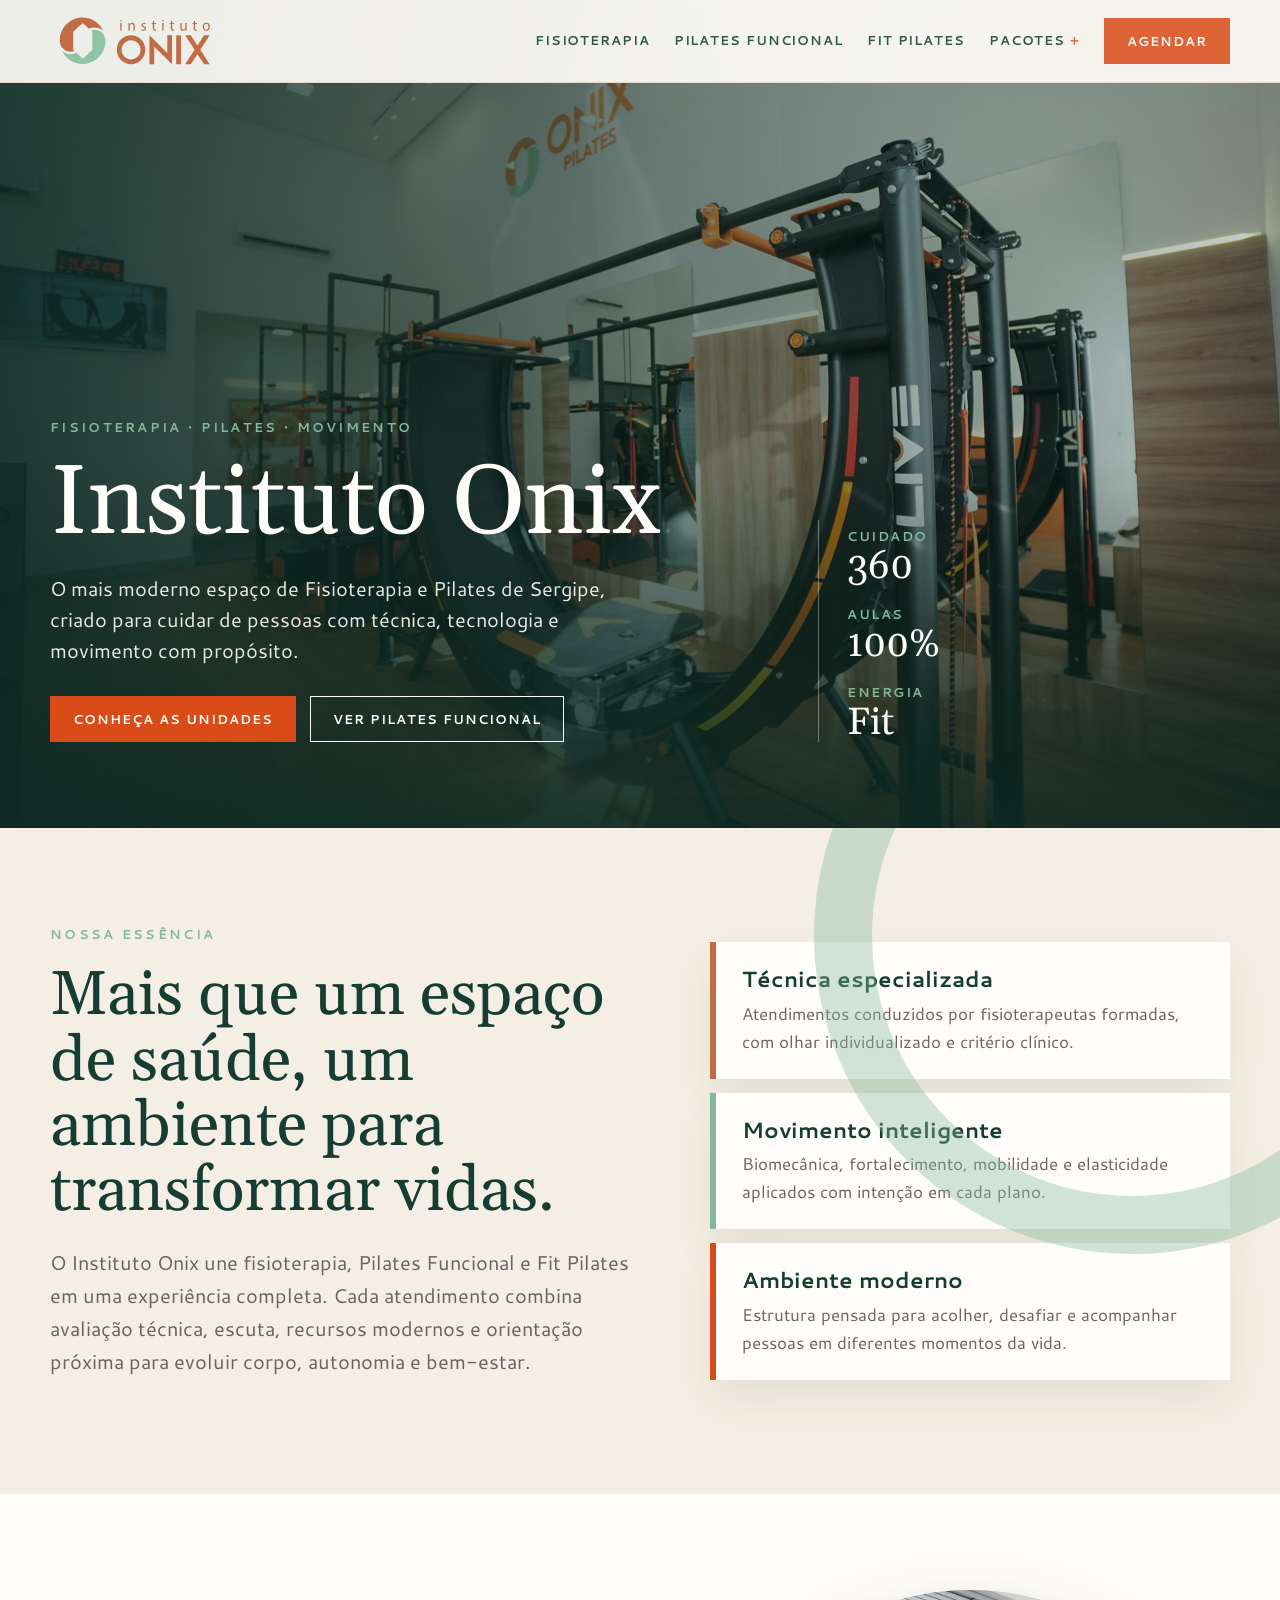
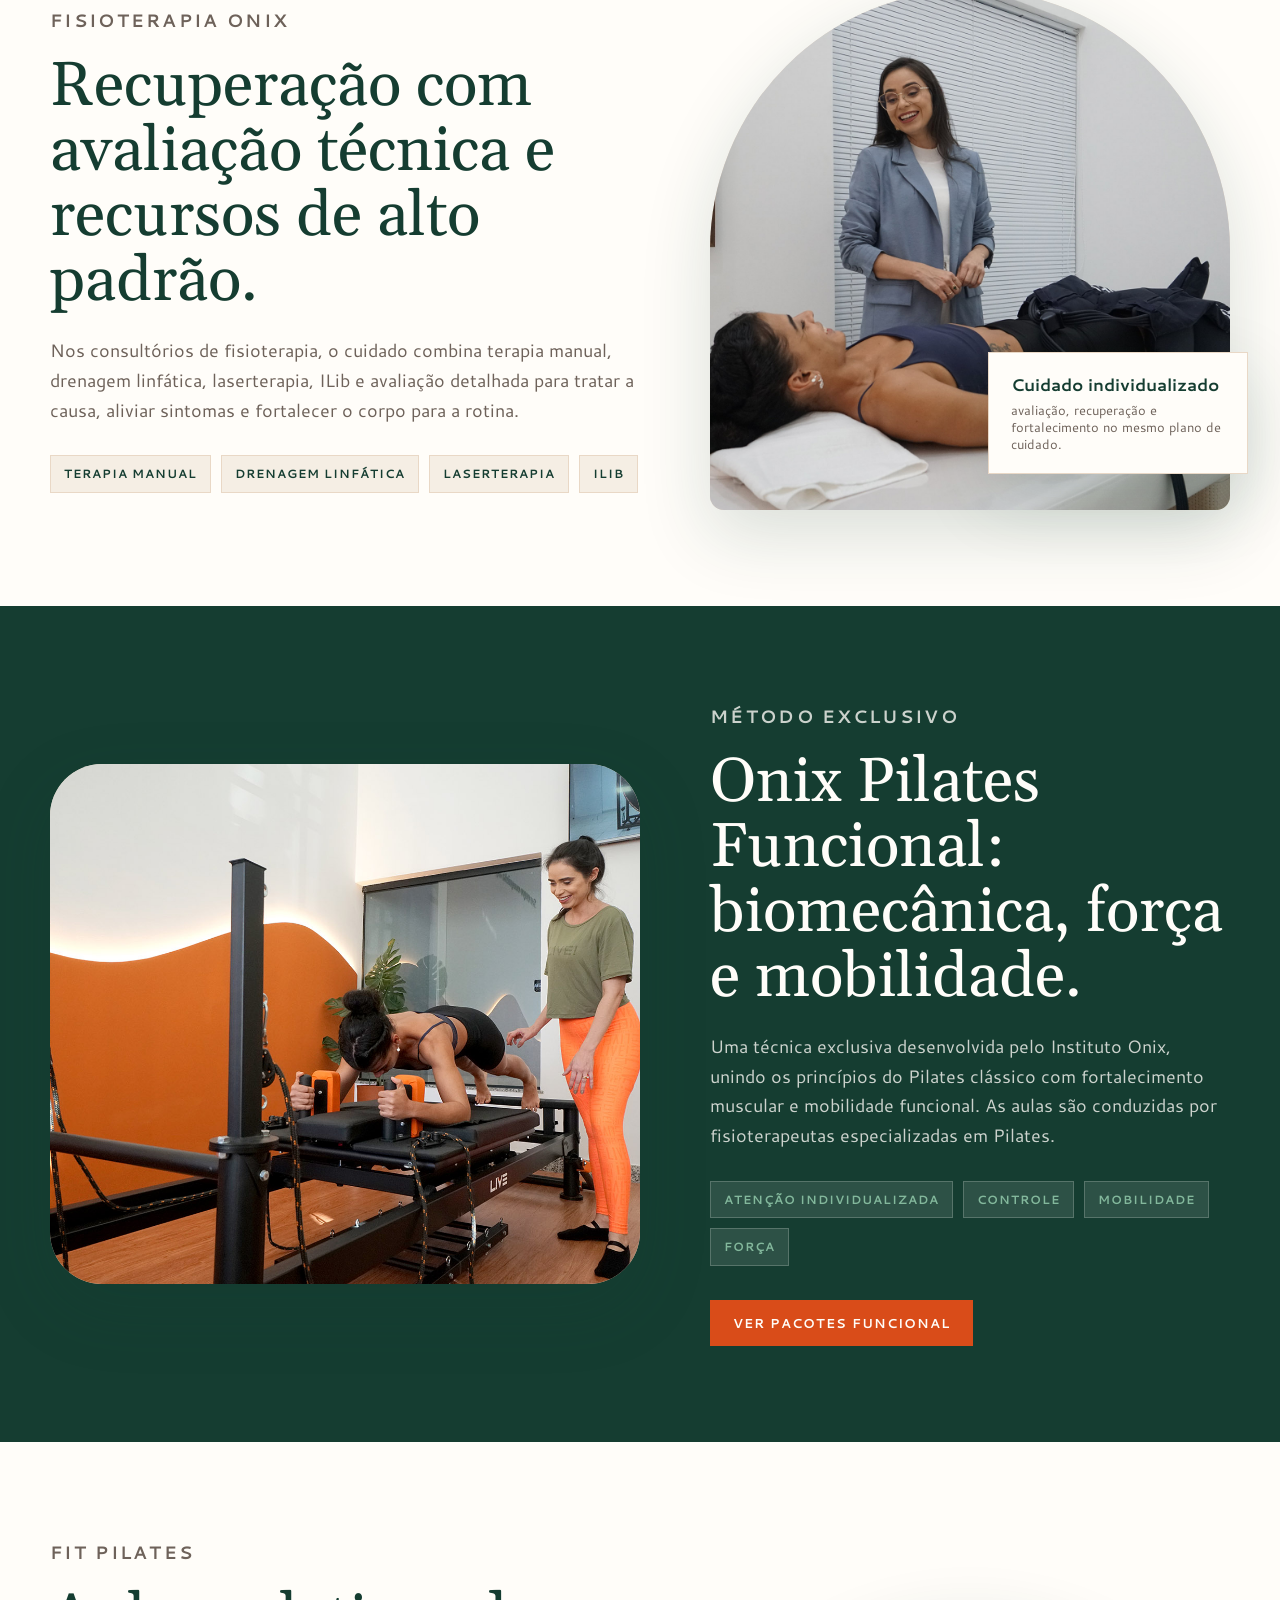
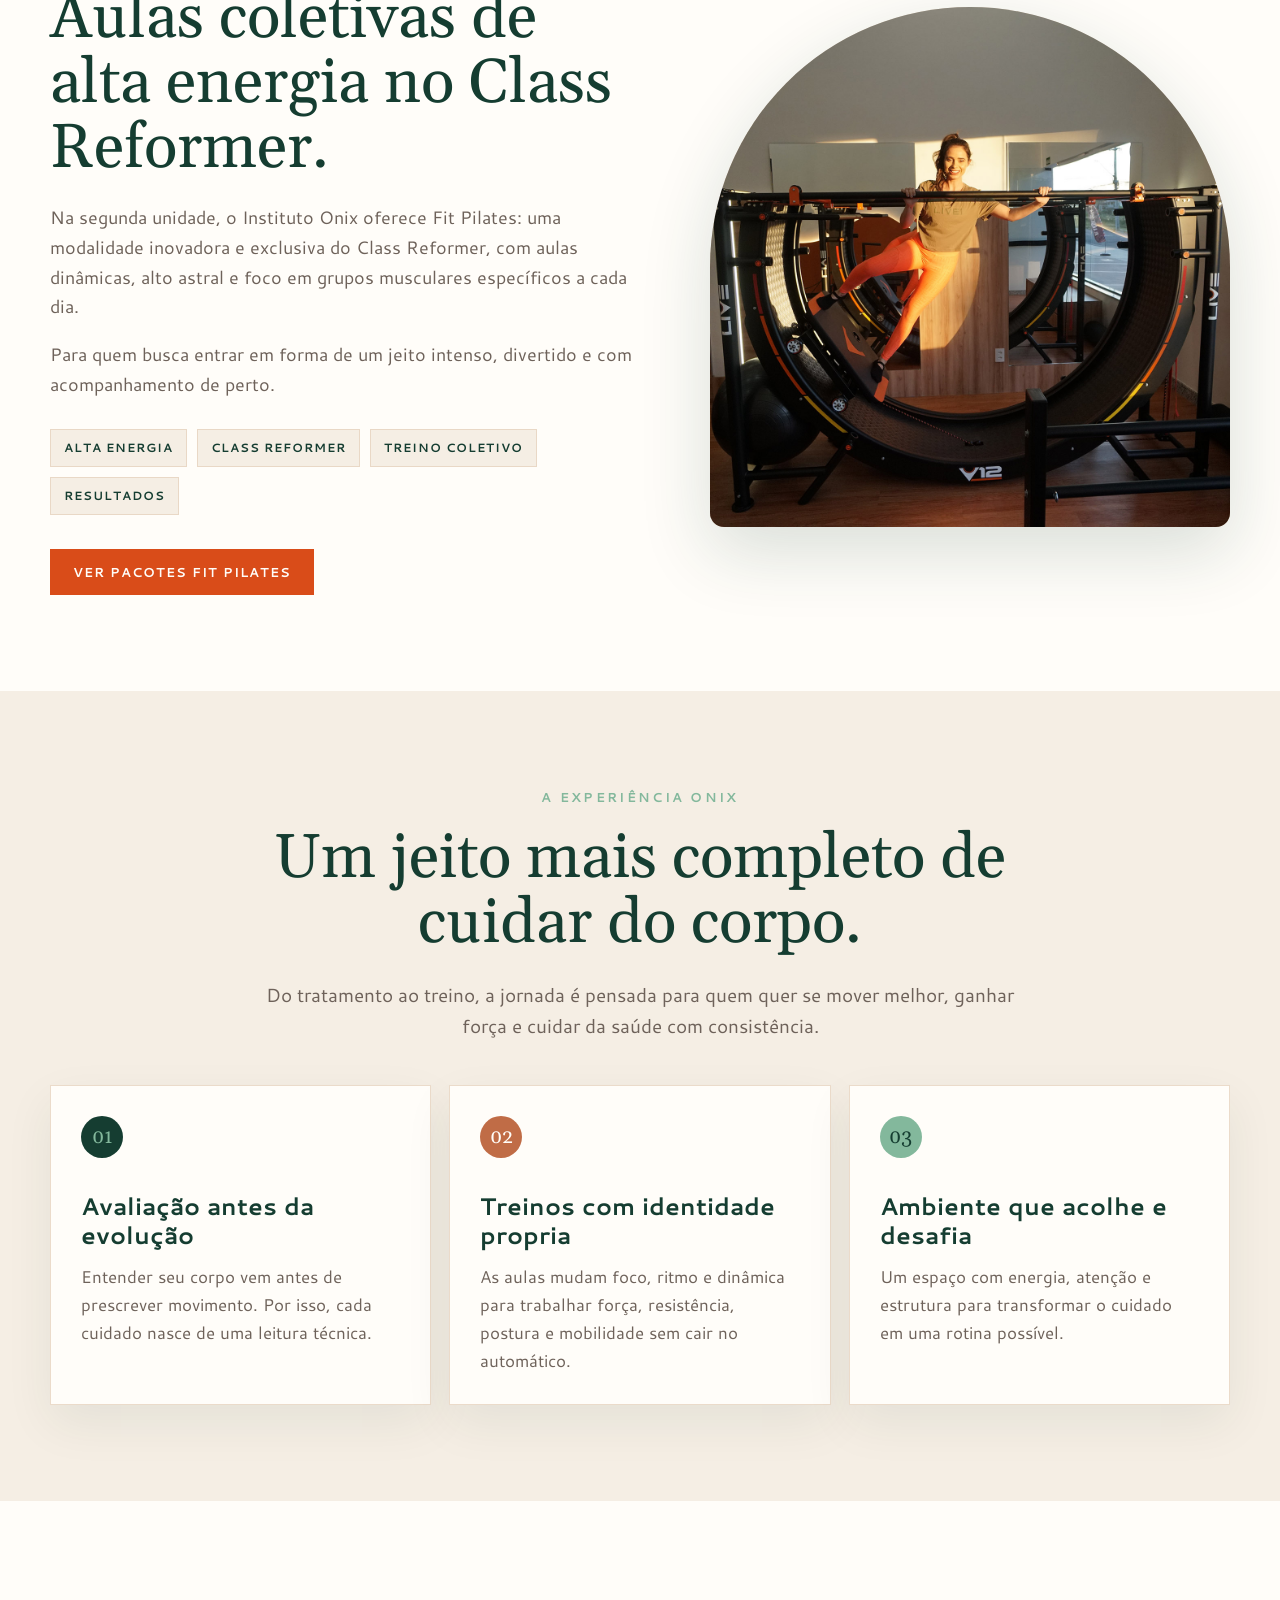
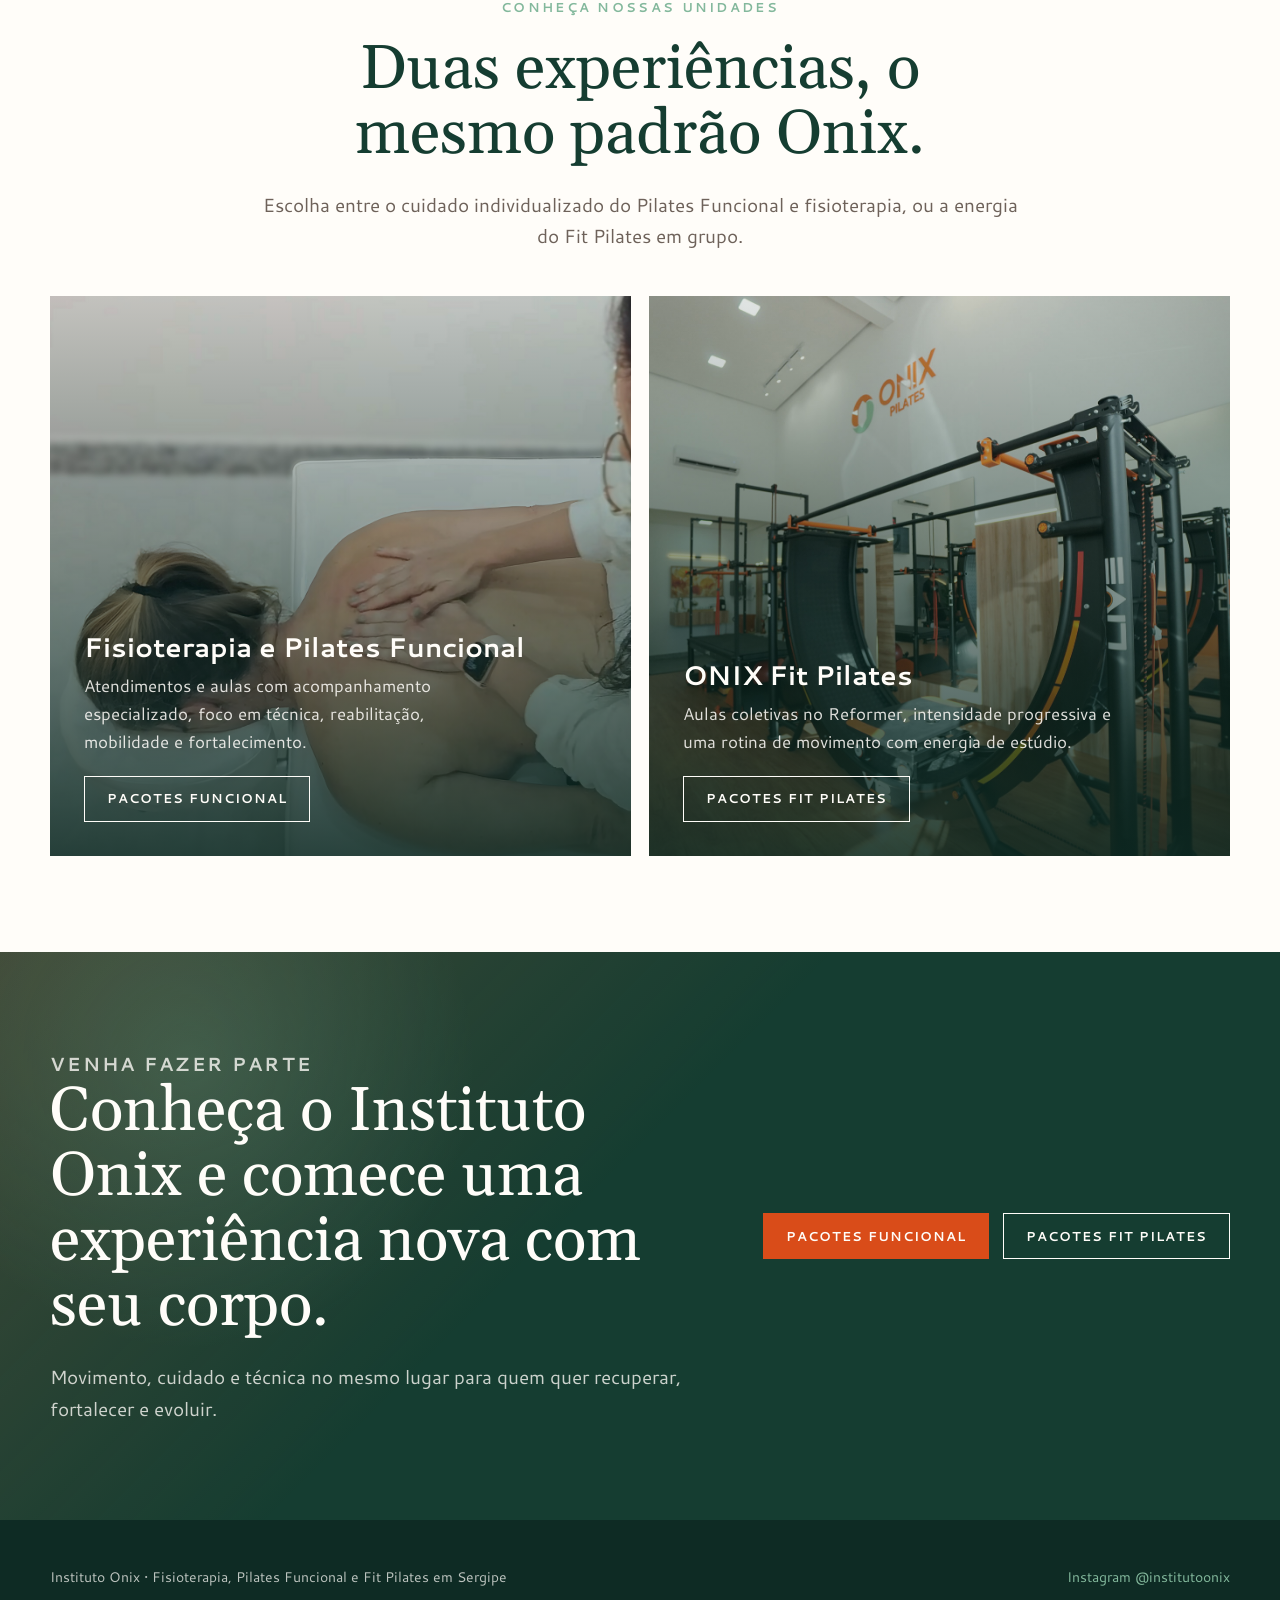
==== landingpage.html @ 08a81dcb "Adicionada imagens instituto e nova landingpage" ====
<!doctype html>
<html lang="pt-BR">
<head>
  <meta charset="utf-8">
  <meta name="viewport" content="width=device-width, initial-scale=1">
  <title>Instituto Onix | Fisioterapia, Pilates Funcional e Fit Pilates em Sergipe</title>
  <meta name="description" content="Conheça o Instituto Onix, espaço moderno de fisioterapia, Pilates Funcional e Fit Pilates em Sergipe, com atendimento especializado e movimento com propósito.">
  <meta name="robots" content="index, follow">
  <meta name="theme-color" content="#153d31">
  <meta property="og:locale" content="pt_BR">
  <meta property="og:type" content="website">
  <meta property="og:site_name" content="Instituto Onix">
  <meta property="og:title" content="Instituto Onix | Fisioterapia, Pilates Funcional e Fit Pilates">
  <meta property="og:description" content="Um ambiente pensado para cuidar de pessoas, promover movimento e transformar vidas.">
  <meta property="og:image" content="assets/frontpage/V12-bottom-up-shot.jpg">
  <meta name="twitter:card" content="summary_large_image">
  <meta name="twitter:title" content="Instituto Onix">
  <meta name="twitter:description" content="Fisioterapia, Pilates Funcional e Fit Pilates em Sergipe.">
  <meta name="twitter:image" content="assets/frontpage/V12-bottom-up-shot.jpg">
  <link rel="preconnect" href="https://fonts.googleapis.com">
  <link rel="preconnect" href="https://fonts.gstatic.com" crossorigin>
  <link href="https://fonts.googleapis.com/css2?family=Cantarell:wght@400;700&family=Gelasio:ital,wght@0,400;0,700;1,400&display=swap" rel="stylesheet">
  <style>
    :root {
      --forest: #153d31;
      --forest-deep: #0e2b24;
      --sage: #83b89c;
      --terracotta: #c06c46;
      --orange: #d94c19;
      --ink: #28231f;
      --cream: #f5eee4;
      --sand: #e9d8c6;
      --white: #fffdf9;
      --muted: #6e625a;
      --line: rgba(40, 35, 31, .14);
      --shadow: 0 24px 70px rgba(21, 61, 49, .16);
      --serif: "Gelasio", Georgia, "Times New Roman", serif;
      --sans: "Cantarell", Arial, Helvetica, sans-serif;
    }

    * {
      box-sizing: border-box;
    }

    html {
      scroll-behavior: smooth;
    }

    body {
      margin: 0;
      background: var(--white);
      color: var(--ink);
      font-family: var(--sans);
      font-size: 17px;
      line-height: 1.65;
    }

    body::selection {
      background: var(--sage);
      color: var(--forest);
    }

    a {
      color: inherit;
      text-decoration: none;
    }

    img {
      display: block;
      max-width: 100%;
    }

    .site-header {
      position: fixed;
      top: 0;
      left: 0;
      right: 0;
      z-index: 20;
      background: rgba(255, 253, 249, .92);
      border-bottom: 1px solid rgba(233, 216, 198, .85);
      backdrop-filter: blur(18px);
    }

    .nav-shell {
      width: min(1180px, calc(100% - 36px));
      min-height: 82px;
      margin: 0 auto;
      display: flex;
      align-items: center;
      justify-content: space-between;
      gap: 22px;
    }

    .brand {
      display: inline-flex;
      align-items: center;
      min-width: max-content;
    }

    .brand-logo {
      display: block;
      width: 168px;
      height: auto;
    }

    .nav-links {
      display: flex;
      align-items: center;
      justify-content: flex-end;
      gap: 24px;
      color: var(--forest);
      font-size: 13px;
      font-weight: 700;
      letter-spacing: .9px;
      text-transform: uppercase;
    }

    .nav-links > a,
    .packages-menu summary {
      opacity: .86;
      transition: color .2s ease, opacity .2s ease;
    }

    .nav-links > a:hover,
    .packages-menu summary:hover {
      color: var(--orange);
      opacity: 1;
    }

    .packages-menu {
      position: relative;
    }

    .packages-menu summary {
      cursor: pointer;
      list-style: none;
    }

    .packages-menu summary::-webkit-details-marker {
      display: none;
    }

    .packages-menu summary::after {
      content: " +";
      color: var(--orange);
    }

    .packages-menu[open] summary::after {
      content: " -";
    }

    .packages-dropdown {
      position: absolute;
      top: calc(100% + 18px);
      right: 0;
      width: 260px;
      padding: 10px;
      background: var(--white);
      border: 1px solid var(--sand);
      box-shadow: var(--shadow);
    }

    .packages-dropdown a {
      display: block;
      padding: 12px 14px;
      border-radius: 6px;
      color: var(--forest);
    }

    .packages-dropdown a:hover {
      background: var(--cream);
      color: var(--orange);
    }

    .header-cta,
    .btn {
      display: inline-flex;
      align-items: center;
      justify-content: center;
      min-height: 46px;
      padding: 0 22px;
      border: 1px solid transparent;
      border-radius: 0;
      font-size: 13px;
      font-weight: 700;
      letter-spacing: 1px;
      line-height: 1.1;
      text-transform: uppercase;
      transition: background .2s ease, border-color .2s ease, color .2s ease, transform .2s ease;
    }

    .header-cta,
    .btn-solid {
      background: var(--orange);
      color: var(--white);
    }

    .header-cta:hover,
    .btn-solid:hover {
      background: var(--terracotta);
      transform: translateY(-1px);
    }

    .btn-outline {
      border-color: currentColor;
      color: var(--white);
    }

    .btn-outline:hover {
      background: var(--white);
      color: var(--forest);
    }

    .section {
      position: relative;
      padding: 96px 0;
      scroll-margin-top: 112px;
    }

    .wrap {
      width: min(1180px, calc(100% - 36px));
      margin: 0 auto;
    }

    .hero {
      position: relative;
      min-height: 92vh;
      display: flex;
      align-items: flex-end;
      isolation: isolate;
      overflow: hidden;
      color: var(--white);
      background: var(--forest);
    }

    .hero::before {
      content: "";
      position: absolute;
      inset: 0;
      z-index: -2;
      background: url("assets/frontpage/V12-bottom-up-shot.jpg") center / cover no-repeat;
    }

    .hero::after {
      content: "";
      position: absolute;
      inset: 0;
      z-index: -1;
      background:
        linear-gradient(90deg, rgba(14, 43, 36, .88) 0%, rgba(14, 43, 36, .58) 42%, rgba(14, 43, 36, .16) 100%),
        linear-gradient(0deg, rgba(14, 43, 36, .88) 0%, rgba(14, 43, 36, .08) 45%);
    }

    .hero-content {
      width: min(1180px, calc(100% - 36px));
      margin: 0 auto;
      padding: 150px 0 86px;
      display: grid;
      grid-template-columns: minmax(0, 720px) minmax(220px, 1fr);
      gap: 48px;
      align-items: end;
    }

    .eyebrow {
      margin: 0 0 18px;
      color: var(--sage);
      font-size: 13px;
      font-weight: 700;
      letter-spacing: 2.3px;
      text-transform: uppercase;
    }

    h1,
    h2,
    h3,
    p {
      margin-top: 0;
    }

    h1,
    h2 {
      font-family: var(--serif);
      font-weight: 400;
      letter-spacing: 0;
    }

    h1 {
      max-width: 680px;
      margin-bottom: 22px;
      font-size: clamp(54px, 8vw, 98px);
      line-height: .96;
    }

    h2 {
      margin-bottom: 22px;
      color: var(--forest);
      font-size: clamp(38px, 5vw, 62px);
      line-height: 1.05;
    }

    h1 em,
    h2 em {
      color: var(--sage);
      font-style: italic;
    }

    .hero-copy p:not(.eyebrow) {
      max-width: 610px;
      margin-bottom: 30px;
      color: rgba(255, 253, 249, .9);
      font-size: 20px;
      line-height: 1.55;
    }

    .button-row {
      display: flex;
      flex-wrap: wrap;
      gap: 14px;
    }

    .hero-stats {
      display: grid;
      gap: 12px;
      padding-left: 28px;
      border-left: 1px solid rgba(255, 253, 249, .35);
    }

    .hero-stats span {
      color: var(--sage);
      font-size: 13px;
      font-weight: 700;
      letter-spacing: 1.5px;
      text-transform: uppercase;
    }

    .hero-stats strong {
      display: block;
      font-family: var(--serif);
      font-size: 38px;
      font-weight: 400;
      line-height: 1;
    }

    .intro {
      background: var(--cream);
      overflow: hidden;
    }

    .intro::before {
      content: "";
      position: absolute;
      width: min(44vw, 520px);
      height: min(44vw, 520px);
      right: -170px;
      top: -210px;
      border: 58px solid rgba(131, 184, 156, .38);
      border-radius: 50%;
    }

    .intro-grid,
    .split-grid {
      display: grid;
      grid-template-columns: minmax(0, 1fr) minmax(320px, 520px);
      gap: 70px;
      align-items: center;
    }

    .lead {
      max-width: 670px;
      color: var(--muted);
      font-size: 20px;
    }

    .pillars {
      display: grid;
      gap: 14px;
    }

    .pillar {
      padding: 24px 26px;
      background: var(--white);
      border-left: 6px solid var(--terracotta);
      box-shadow: 0 18px 44px rgba(21, 61, 49, .08);
    }

    .pillar:nth-child(2) {
      border-left-color: var(--sage);
    }

    .pillar:nth-child(3) {
      border-left-color: var(--orange);
    }

    .pillar h3 {
      margin-bottom: 6px;
      color: var(--forest);
      font-size: 22px;
      line-height: 1.2;
    }

    .pillar p {
      margin-bottom: 0;
      color: var(--muted);
    }

    .media-block {
      position: relative;
    }

    .photo-frame {
      overflow: hidden;
      background: var(--sand);
      box-shadow: var(--shadow);
    }

    .photo-frame img {
      width: 100%;
      height: 100%;
      min-height: 520px;
      object-fit: cover;
    }

    .photo-frame.arch {
      border-radius: 260px 260px 14px 14px;
    }

    .photo-frame.soft {
      border-radius: 52px;
    }

    .floating-label {
      position: absolute;
      right: -18px;
      bottom: 36px;
      width: min(260px, 78%);
      padding: 20px 22px;
      background: var(--white);
      border: 1px solid var(--sand);
      color: var(--forest);
      box-shadow: var(--shadow);
      font-weight: 700;
      line-height: 1.3;
    }

    .floating-label small {
      display: block;
      margin-top: 7px;
      color: var(--muted);
      font-size: 13px;
      font-weight: 400;
    }

    .service-section {
      overflow: hidden;
      background: var(--white);
    }

    .service-section.green-band {
      background: var(--forest);
      color: var(--white);
    }

    .service-section.green-band h2,
    .service-section.green-band h3 {
      color: var(--white);
    }

    .service-section.green-band p {
      color: rgba(255, 253, 249, .78);
    }

    .copy-block p {
      color: var(--muted);
      font-size: 18px;
    }

    .green-band .copy-block p {
      color: rgba(255, 253, 249, .78);
    }

    .tag-row {
      display: flex;
      flex-wrap: wrap;
      gap: 10px;
      margin-top: 30px;
    }

    .section-actions {
      margin-top: 34px;
    }

    .tag-row span {
      padding: 8px 13px;
      background: var(--cream);
      border: 1px solid var(--sand);
      color: var(--forest);
      font-size: 12px;
      font-weight: 700;
      letter-spacing: 1px;
      text-transform: uppercase;
    }

    .green-band .tag-row span {
      background: rgba(255, 253, 249, .1);
      border-color: rgba(255, 253, 249, .2);
      color: var(--sage);
    }

    .cards-section {
      background: var(--cream);
    }

    .section-heading {
      max-width: 760px;
      margin: 0 auto 44px;
      text-align: center;
    }

    .section-heading p:not(.eyebrow) {
      color: var(--muted);
      font-size: 19px;
    }

    .cards-grid {
      display: grid;
      grid-template-columns: repeat(3, minmax(0, 1fr));
      gap: 18px;
    }

    .care-card {
      min-height: 320px;
      display: flex;
      flex-direction: column;
      justify-content: space-between;
      padding: 30px;
      background: var(--white);
      border: 1px solid rgba(233, 216, 198, .9);
      box-shadow: 0 18px 46px rgba(21, 61, 49, .07);
    }

    .care-card span {
      width: 42px;
      height: 42px;
      display: inline-flex;
      align-items: center;
      justify-content: center;
      margin-bottom: 34px;
      border-radius: 50%;
      background: var(--forest);
      color: var(--sage);
      font-family: var(--serif);
      font-size: 20px;
    }

    .care-card:nth-child(2) span {
      background: var(--terracotta);
      color: var(--white);
    }

    .care-card:nth-child(3) span {
      background: var(--sage);
      color: var(--forest);
    }

    .care-card h3 {
      margin-bottom: 12px;
      color: var(--forest);
      font-size: 24px;
      line-height: 1.2;
    }

    .care-card p {
      margin-bottom: 0;
      color: var(--muted);
    }

    .units {
      background: var(--white);
    }

    .unit-grid {
      display: grid;
      grid-template-columns: repeat(2, minmax(0, 1fr));
      gap: 18px;
    }

    .unit-card {
      position: relative;
      min-height: 560px;
      display: flex;
      align-items: flex-end;
      overflow: hidden;
      isolation: isolate;
      padding: 34px;
      color: var(--white);
      background: var(--forest);
    }

    .unit-card img {
      position: absolute;
      inset: 0;
      z-index: -2;
      width: 100%;
      height: 100%;
      object-fit: cover;
    }

    .unit-card::after {
      content: "";
      position: absolute;
      inset: 0;
      z-index: -1;
      background: linear-gradient(0deg, rgba(14, 43, 36, .88), rgba(14, 43, 36, .12));
    }

    .unit-card h3 {
      margin-bottom: 8px;
      font-size: 27px;
      line-height: 1.2;
    }

    .unit-card p {
      max-width: 430px;
      margin-bottom: 20px;
      color: rgba(255, 253, 249, .86);
    }

    .cta {
      background: var(--forest);
      color: var(--white);
      overflow: hidden;
    }

    .cta::before {
      content: "";
      position: absolute;
      inset: 0;
      background:
        radial-gradient(circle at 15% 20%, rgba(131, 184, 156, .24), transparent 24%),
        linear-gradient(135deg, rgba(192, 108, 70, .28), transparent 46%);
      opacity: .9;
    }

    .cta .wrap {
      position: relative;
      display: grid;
      grid-template-columns: minmax(0, 1fr) auto;
      gap: 34px;
      align-items: center;
    }

    .cta h2 {
      max-width: 780px;
      color: var(--white);
    }

    .cta p {
      max-width: 680px;
      margin-bottom: 0;
      color: rgba(255, 253, 249, .78);
      font-size: 19px;
    }

    .footer {
      padding: 46px 0;
      background: var(--forest-deep);
      color: rgba(255, 253, 249, .72);
      font-size: 14px;
    }

    .footer .wrap {
      display: flex;
      align-items: center;
      justify-content: space-between;
      gap: 20px;
    }

    .footer a {
      color: var(--sage);
    }

    @media (max-width: 980px) {
      .nav-shell {
        min-height: auto;
        padding: 16px 0;
        align-items: flex-start;
      }

      .nav-links {
        flex-wrap: wrap;
        gap: 12px 18px;
      }

      .header-cta {
        display: none;
      }

      .hero-content,
      .intro-grid,
      .split-grid,
      .cards-grid,
      .unit-grid,
      .cta .wrap {
        grid-template-columns: 1fr;
      }

      .hero-content {
        padding-top: 136px;
      }

      .hero-stats {
        grid-template-columns: repeat(3, minmax(0, 1fr));
        padding-left: 0;
        padding-top: 24px;
        border-left: 0;
        border-top: 1px solid rgba(255, 253, 249, .35);
      }

      .split-grid .media-block:first-child {
        order: -1;
      }

      .photo-frame img {
        min-height: 420px;
      }

      .unit-card {
        min-height: 440px;
      }
    }

    @media (max-width: 700px) {
      body {
        font-size: 16px;
      }

      .nav-shell {
        width: min(100% - 28px, 1180px);
        display: grid;
      }

      .brand {
        font-size: 14px;
      }

      .nav-links {
        align-items: flex-start;
        justify-content: flex-start;
        font-size: 12px;
      }

      .packages-dropdown {
        left: 0;
        right: auto;
      }

      .hero {
        min-height: 88vh;
      }

      .hero-content,
      .wrap {
        width: min(100% - 28px, 1180px);
      }

      h1 {
        font-size: 50px;
      }

      h2 {
        font-size: 38px;
      }

      .hero-copy p:not(.eyebrow),
      .lead,
      .section-heading p:not(.eyebrow) {
        font-size: 17px;
      }

      .button-row,
      .hero-stats {
        display: grid;
        grid-template-columns: 1fr;
      }

      .section {
        padding: 72px 0;
      }

      .intro-grid,
      .split-grid {
        gap: 38px;
      }

      .photo-frame.arch,
      .photo-frame.soft {
        border-radius: 32px;
      }

      .photo-frame img {
        min-height: 340px;
      }

      .floating-label {
        position: static;
        width: 100%;
        margin-top: -2px;
      }

      .care-card {
        min-height: auto;
      }

      .unit-card {
        min-height: 380px;
        padding: 26px;
      }

      .footer .wrap {
        display: grid;
      }
    }
  </style>
</head>
<body>
  <header class="site-header">
    <nav class="nav-shell" aria-label="Navegação principal">
      <a class="brand" href="landingpage.html" aria-label="Instituto Onix — página inicial">
        <img class="brand-logo" src="assets/frontpage/Onix-Instituto-logo.svg" alt="Instituto Onix">
      </a>
      <div class="nav-links">
        <a href="#fisioterapia">Fisioterapia</a>
        <a href="#pilates-funcional">Pilates Funcional</a>
        <a href="#fit-pilates">Fit Pilates</a>
        <details class="packages-menu">
          <summary>Pacotes</summary>
          <div class="packages-dropdown">
            <a href="pacotes_funcional.html">Pacotes Pilates Funcional</a>
            <a href="pacotes.html">Pacotes Fit Pilates</a>
          </div>
        </details>
        <a class="header-cta" href="https://agendamento.nextfit.com.br/de96b908-1d85-4b95-a931-421502de7550">Agendar</a>
      </div>
    </nav>
  </header>

  <main id="top">
    <section class="hero" aria-label="Instituto Onix">
      <div class="hero-content">
        <div class="hero-copy">
          <p class="eyebrow">Fisioterapia • Pilates • Movimento</p>
          <h1>Instituto Onix</h1>
          <p>O mais moderno espaço de Fisioterapia e Pilates de Sergipe, criado para cuidar de pessoas com técnica, tecnologia e movimento com propósito.</p>
          <div class="button-row">
            <a class="btn btn-solid" href="#unidades">Conheça as unidades</a>
            <a class="btn btn-outline" href="pacotes_funcional.html">Ver Pilates Funcional</a>
          </div>
        </div>
        <div class="hero-stats" aria-label="Destaques do Instituto Onix">
          <div>
            <span>Cuidado</span>
            <strong>360</strong>
          </div>
          <div>
            <span>Aulas</span>
            <strong>100%</strong>
          </div>
          <div>
            <span>Energia</span>
            <strong>Fit</strong>
          </div>
        </div>
      </div>
    </section>

    <section class="section intro" id="sobre">
      <div class="wrap intro-grid">
        <div>
          <p class="eyebrow">Nossa essência</p>
          <h2>Mais que um espaço de saúde, um ambiente para transformar vidas.</h2>
          <p class="lead">O Instituto Onix une fisioterapia, Pilates Funcional e Fit Pilates em uma experiência completa. Cada atendimento combina avaliação técnica, escuta, recursos modernos e orientação próxima para evoluir corpo, autonomia e bem-estar.</p>
        </div>
        <div class="pillars" aria-label="Pilares do Instituto Onix">
          <article class="pillar">
            <h3>Técnica especializada</h3>
            <p>Atendimentos conduzidos por fisioterapeutas formadas, com olhar individualizado e critério clínico.</p>
          </article>
          <article class="pillar">
            <h3>Movimento inteligente</h3>
            <p>Biomecânica, fortalecimento, mobilidade e elasticidade aplicados com intenção em cada plano.</p>
          </article>
          <article class="pillar">
            <h3>Ambiente moderno</h3>
            <p>Estrutura pensada para acolher, desafiar e acompanhar pessoas em diferentes momentos da vida.</p>
          </article>
        </div>
      </div>
    </section>

    <section class="section service-section" id="fisioterapia">
      <div class="wrap split-grid">
        <div class="copy-block">
          <p class="eyebrow">Fisioterapia Onix</p>
          <h2>Recuperação com avaliação técnica e recursos de alto padrão.</h2>
          <p>Nos consultórios de fisioterapia, o cuidado combina terapia manual, drenagem linfática, laserterapia, ILib e avaliação detalhada para tratar a causa, aliviar sintomas e fortalecer o corpo para a rotina.</p>
          <div class="tag-row">
            <span>Terapia manual</span>
            <span>Drenagem linfática</span>
            <span>Laserterapia</span>
            <span>ILib</span>
          </div>
        </div>
        <div class="media-block">
          <div class="photo-frame arch">
            <img src="assets/frontpage/fisio.JPG" alt="Atendimento de fisioterapia no Instituto Onix">
          </div>
          <div class="floating-label">Cuidado individualizado <small>avaliação, recuperação e fortalecimento no mesmo plano de cuidado.</small></div>
        </div>
      </div>
    </section>

    <section class="section service-section green-band" id="pilates-funcional">
      <div class="wrap split-grid">
        <div class="media-block">
          <div class="photo-frame soft">
            <img src="assets/frontpage/treino_cadillac_lo.jpg" alt="Aula de Pilates Funcional com orientação individualizada">
          </div>
        </div>
        <div class="copy-block">
          <p class="eyebrow">Método exclusivo</p>
          <h2>Onix Pilates Funcional: biomecânica, força e mobilidade.</h2>
          <p>Uma técnica exclusiva desenvolvida pelo Instituto Onix, unindo os princípios do Pilates clássico com fortalecimento muscular e mobilidade funcional. As aulas são conduzidas por fisioterapeutas especializadas em Pilates.</p>
          <div class="tag-row">
            <span>Atenção individualizada</span>
            <span>Controle</span>
            <span>Mobilidade</span>
            <span>Força</span>
          </div>
          <div class="button-row section-actions">
            <a class="btn btn-solid" href="pacotes_funcional.html">Ver pacotes funcional</a>
          </div>
        </div>
      </div>
    </section>

    <section class="section service-section" id="fit-pilates">
      <div class="wrap split-grid">
        <div class="copy-block">
          <p class="eyebrow">Fit Pilates</p>
          <h2>Aulas coletivas de alta energia no Class Reformer.</h2>
          <p>Na segunda unidade, o Instituto Onix oferece Fit Pilates: uma modalidade inovadora e exclusiva do Class Reformer, com aulas dinâmicas, alto astral e foco em grupos musculares específicos a cada dia.</p>
          <p>Para quem busca entrar em forma de um jeito intenso, divertido e com acompanhamento de perto.</p>
          <div class="tag-row">
            <span>Alta energia</span>
            <span>Class Reformer</span>
            <span>Treino coletivo</span>
            <span>Resultados</span>
          </div>
          <div class="button-row section-actions">
            <a class="btn btn-solid" href="pacotes.html">Ver pacotes Fit Pilates</a>
          </div>
        </div>
        <div class="media-block">
          <div class="photo-frame arch">
            <img src="assets/frontpage/v12-swing.JPG" alt="Equipamento V12 em aula de Fit Pilates">
          </div>
        </div>
      </div>
    </section>

    <section class="section cards-section" id="experiencia">
      <div class="wrap">
        <div class="section-heading">
          <p class="eyebrow">A experiência Onix</p>
          <h2>Um jeito mais completo de cuidar do corpo.</h2>
          <p>Do tratamento ao treino, a jornada é pensada para quem quer se mover melhor, ganhar força e cuidar da saúde com consistência.</p>
        </div>
        <div class="cards-grid">
          <article class="care-card">
            <div>
              <span>01</span>
              <h3>Avaliação antes da evolução</h3>
              <p>Entender seu corpo vem antes de prescrever movimento. Por isso, cada cuidado nasce de uma leitura técnica.</p>
            </div>
          </article>
          <article class="care-card">
            <div>
              <span>02</span>
              <h3>Treinos com identidade propria</h3>
              <p>As aulas mudam foco, ritmo e dinâmica para trabalhar força, resistência, postura e mobilidade sem cair no automático.</p>
            </div>
          </article>
          <article class="care-card">
            <div>
              <span>03</span>
              <h3>Ambiente que acolhe e desafia</h3>
              <p>Um espaço com energia, atenção e estrutura para transformar o cuidado em uma rotina possível.</p>
            </div>
          </article>
        </div>
      </div>
    </section>

    <section class="section units" id="unidades">
      <div class="wrap">
        <div class="section-heading">
          <p class="eyebrow">Conheça nossas unidades</p>
          <h2>Duas experiências, o mesmo padrão Onix.</h2>
          <p>Escolha entre o cuidado individualizado do Pilates Funcional e fisioterapia, ou a energia do Fit Pilates em grupo.</p>
        </div>
        <div class="unit-grid">
          <article class="unit-card">
            <img src="assets/frontpage/massagem.jpg" alt="Atendimento corporal no Instituto Onix">
            <div>
              <h3>Fisioterapia e Pilates Funcional</h3>
              <p>Atendimentos e aulas com acompanhamento especializado, foco em técnica, reabilitação, mobilidade e fortalecimento.</p>
              <a class="btn btn-outline" href="pacotes_funcional.html">Pacotes funcional</a>
            </div>
          </article>
          <article class="unit-card">
            <img src="assets/frontpage/V12-bottom-up-shot.jpg" alt="Estúdio de Fit Pilates do Instituto Onix">
            <div>
              <h3>ONIX Fit Pilates</h3>
              <p>Aulas coletivas no Reformer, intensidade progressiva e uma rotina de movimento com energia de estúdio.</p>
              <a class="btn btn-outline" href="pacotes.html">Pacotes Fit Pilates</a>
            </div>
          </article>
        </div>
      </div>
    </section>

    <section class="section cta" id="comece">
      <div class="wrap">
        <div>
          <p class="eyebrow">Venha fazer parte</p>
          <h2>Conheça o Instituto Onix e comece uma experiência nova com seu corpo.</h2>
          <p>Movimento, cuidado e técnica no mesmo lugar para quem quer recuperar, fortalecer e evoluir.</p>
        </div>
        <div class="button-row">
          <a class="btn btn-solid" href="pacotes_funcional.html">Pacotes funcional</a>
          <a class="btn btn-outline" href="pacotes.html">Pacotes Fit Pilates</a>
        </div>
      </div>
    </section>
  </main>

  <footer class="footer">
    <div class="wrap">
      <span>Instituto Onix • Fisioterapia, Pilates Funcional e Fit Pilates em Sergipe</span>
      <a href="https://www.instagram.com/institutoonix">Instagram @institutoonix</a>
    </div>
  </footer>
</body>
</html>
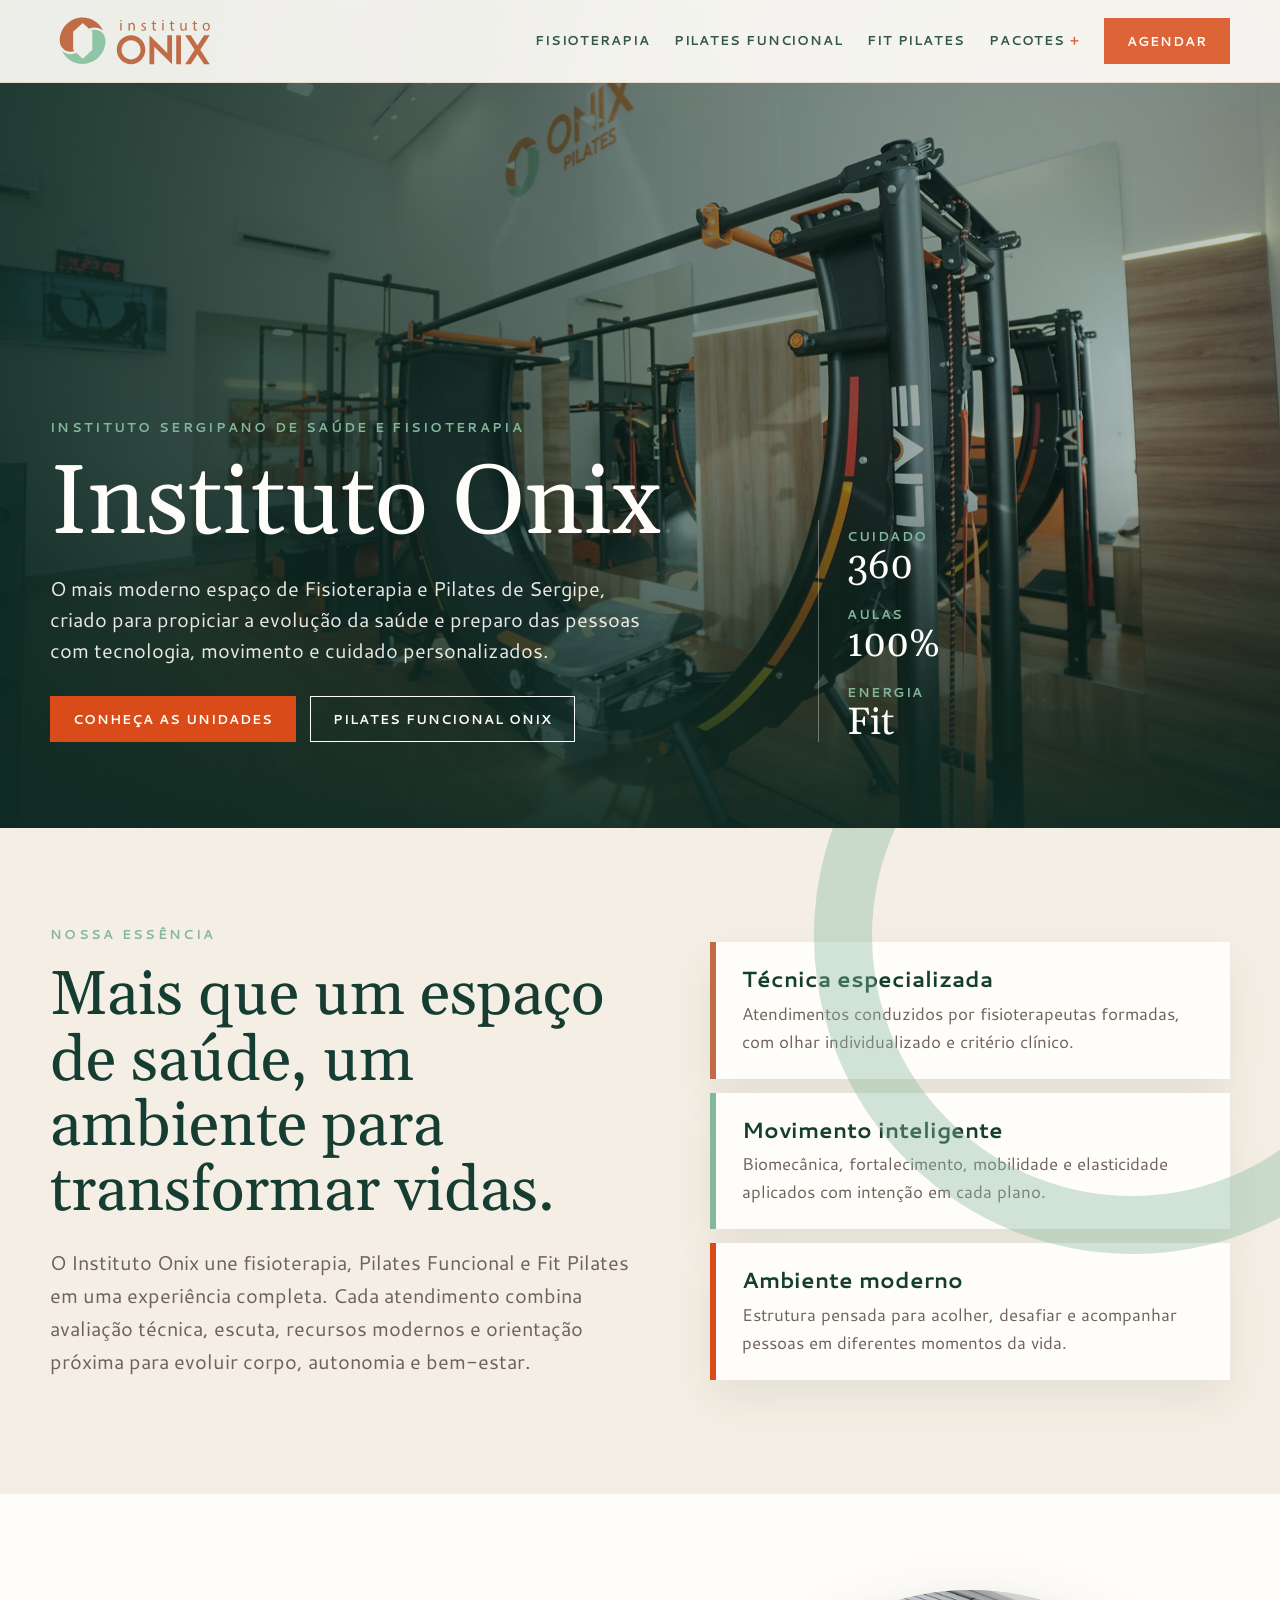
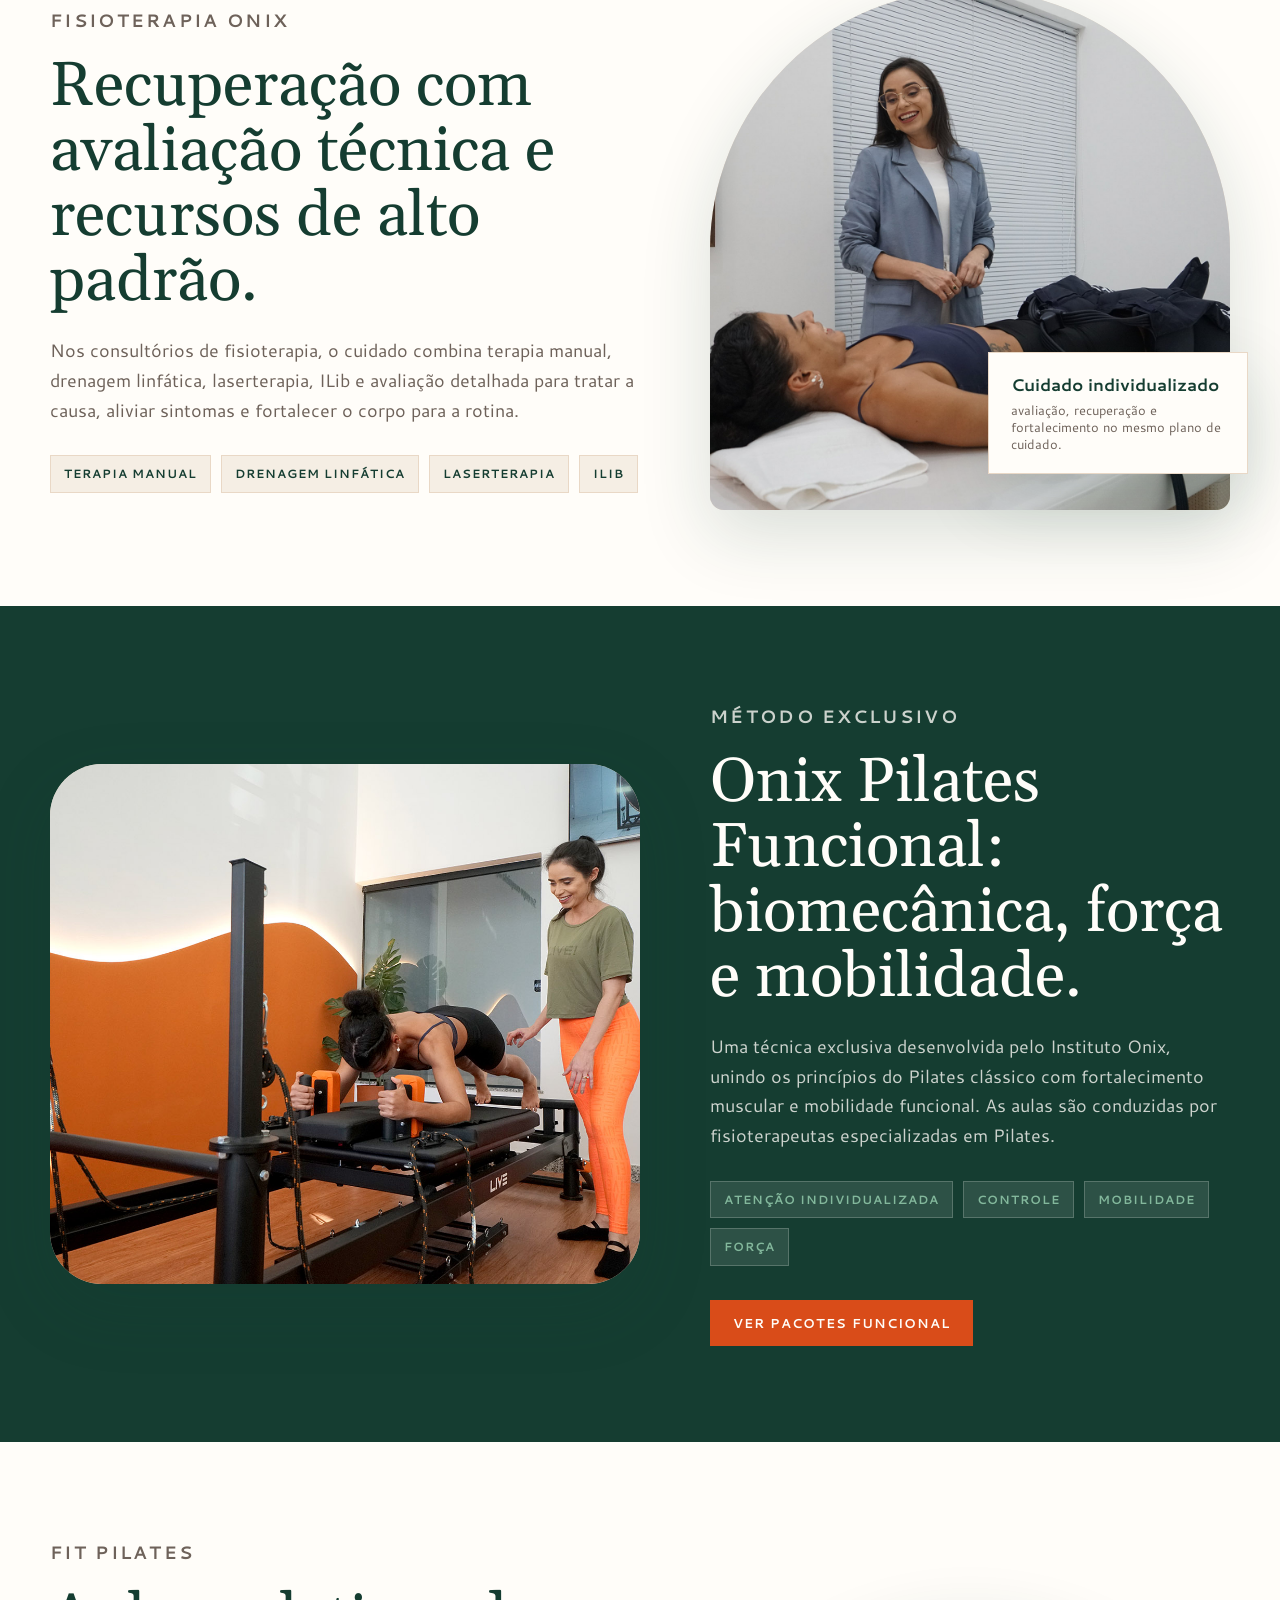
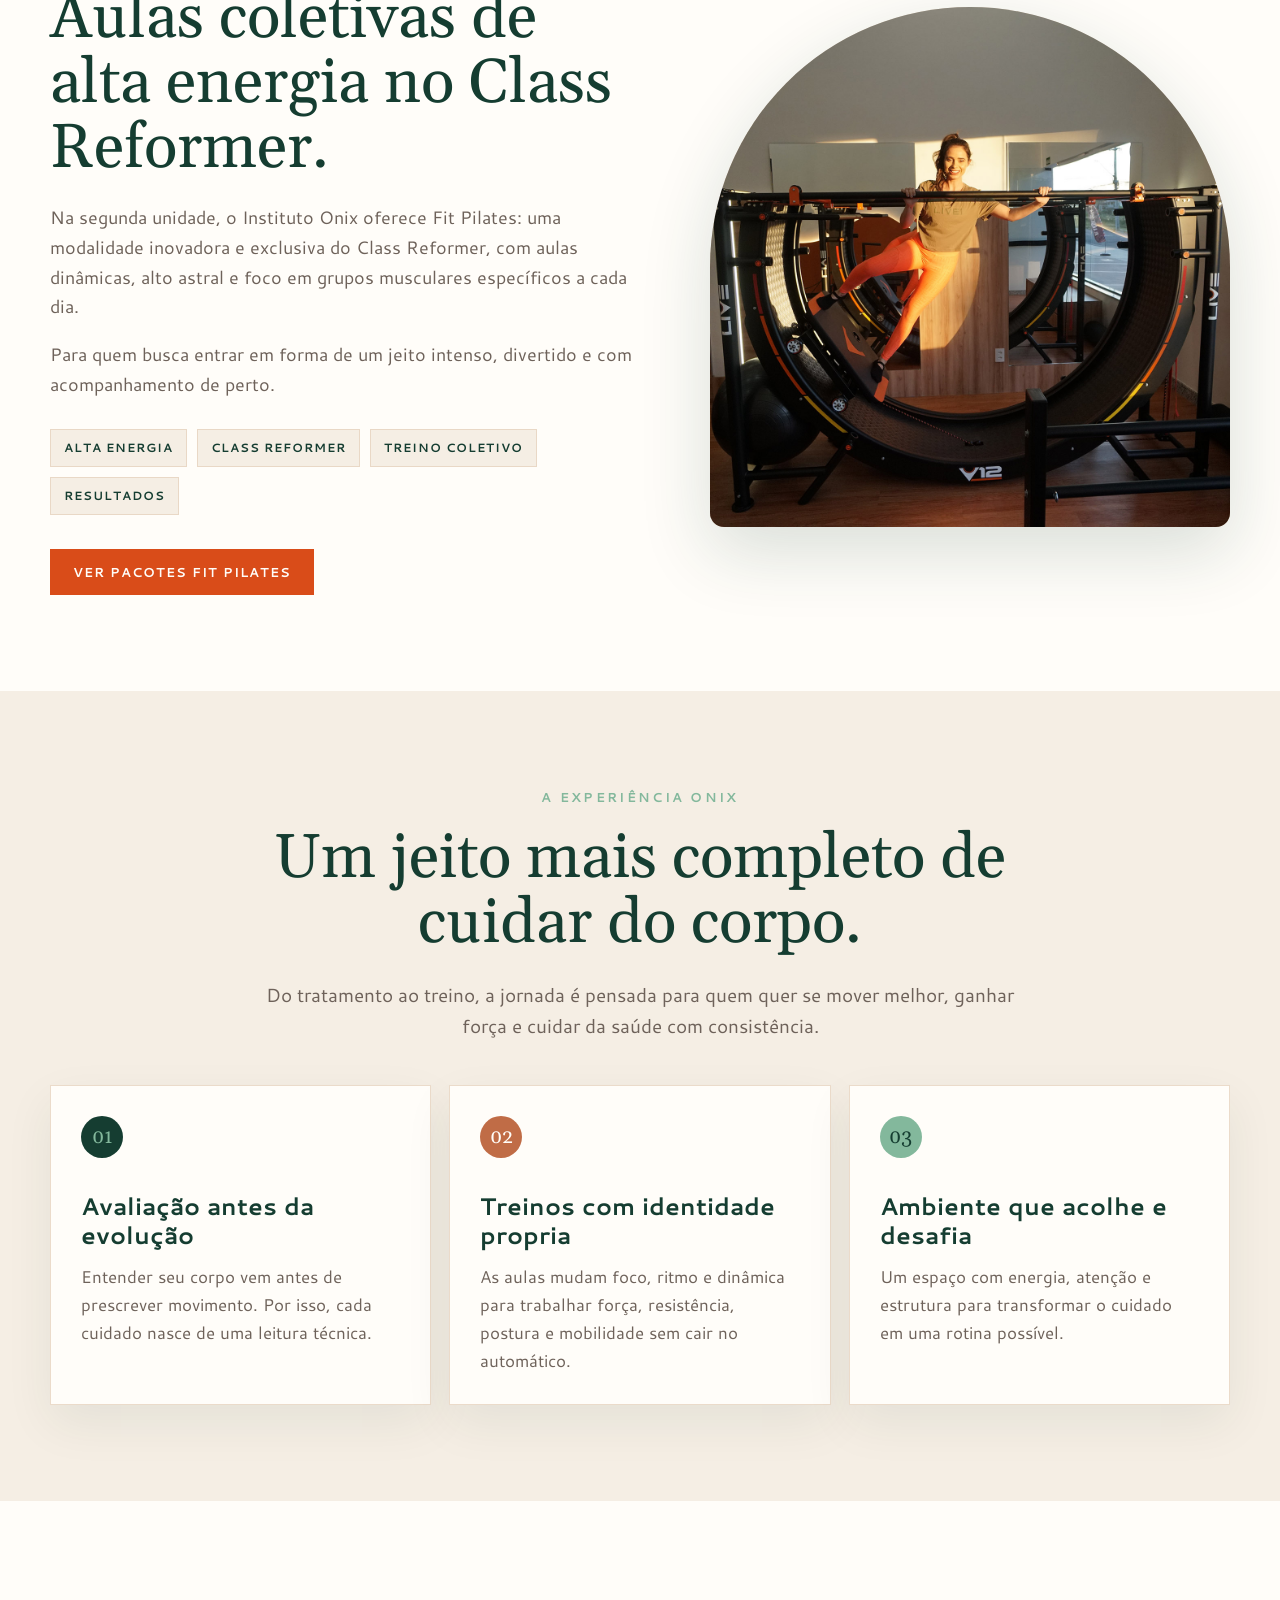
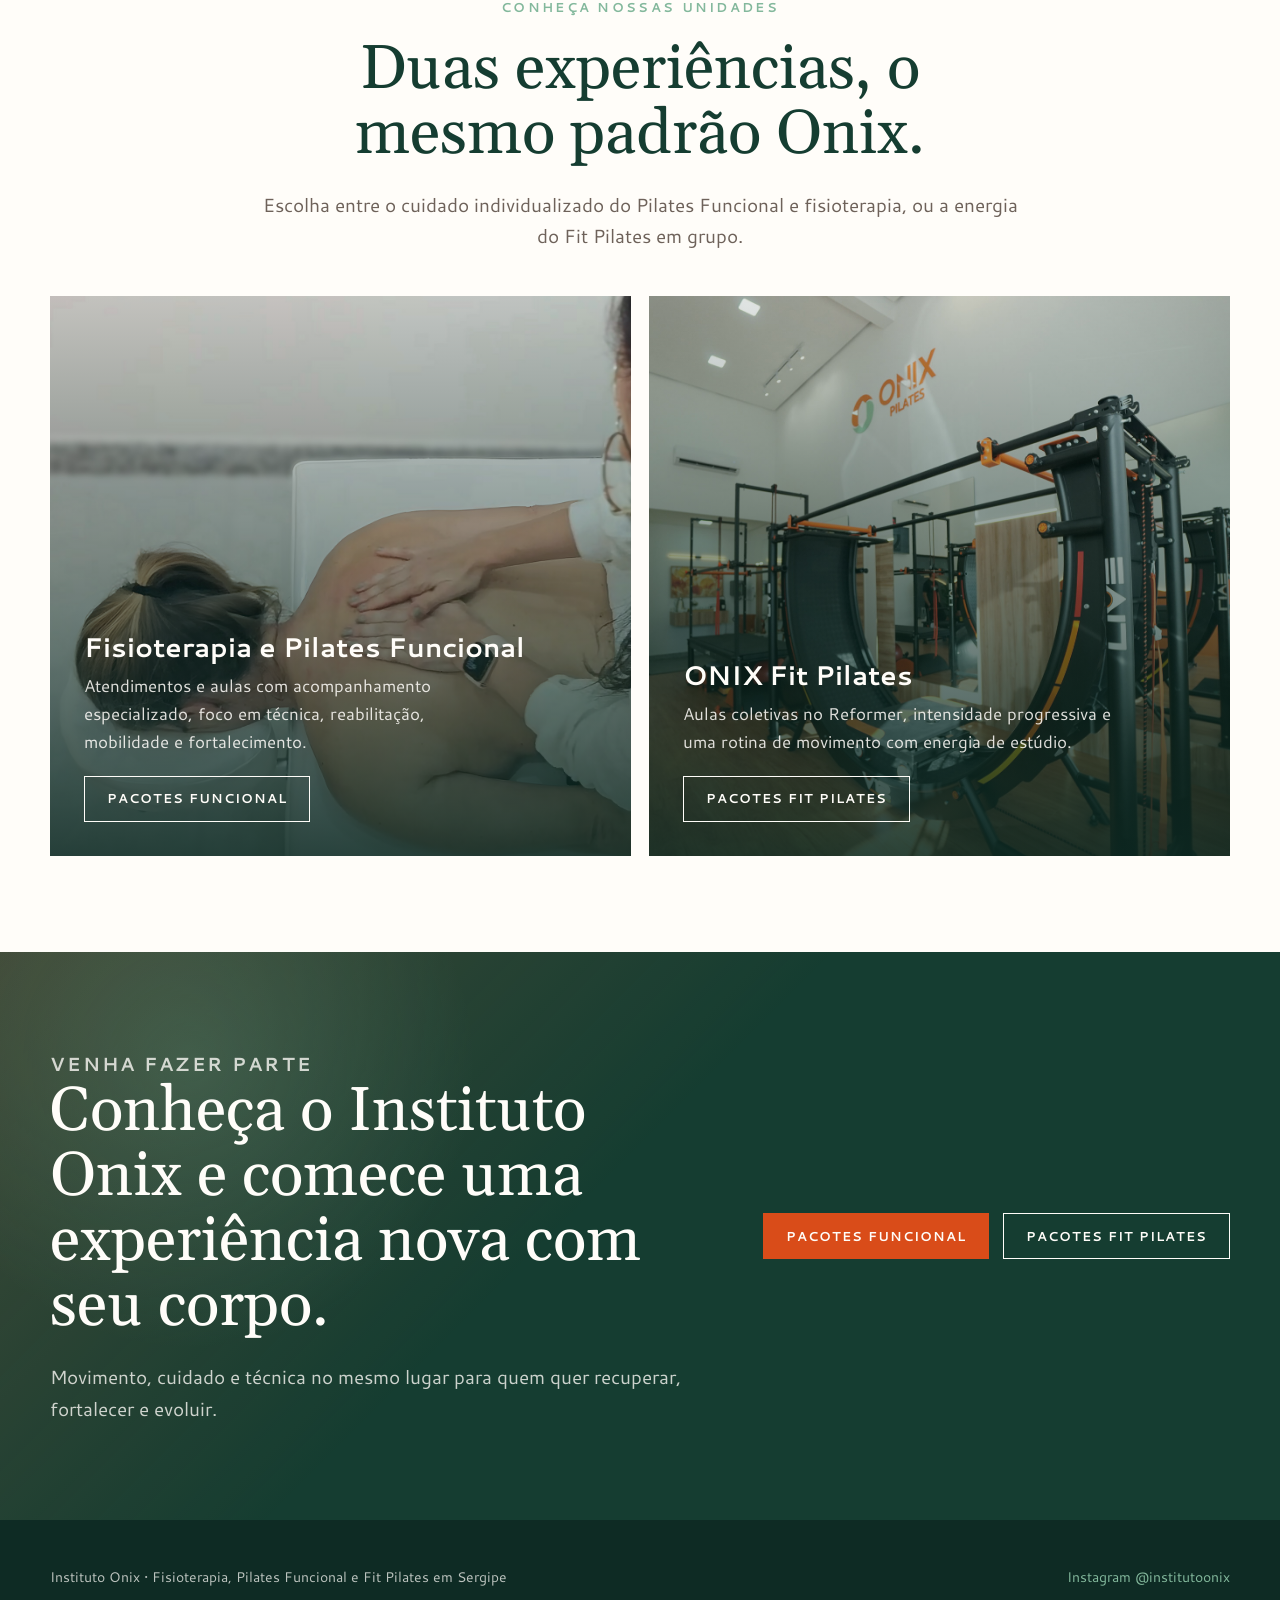
==== commit 672b16ab: "header update" ====
--- a/landingpage.html
+++ b/landingpage.html
@@ -848,12 +848,12 @@
     <section class="hero" aria-label="Instituto Onix">
       <div class="hero-content">
         <div class="hero-copy">
-          <p class="eyebrow">Fisioterapia • Pilates • Movimento</p>
+          <p class="eyebrow">Instituto Sergipano de Saúde e Fisioterapia</p>
           <h1>Instituto Onix</h1>
-          <p>O mais moderno espaço de Fisioterapia e Pilates de Sergipe, criado para cuidar de pessoas com técnica, tecnologia e movimento com propósito.</p>
+          <p>O mais moderno espaço de Fisioterapia e Pilates de Sergipe, criado para propiciar a evolução da saúde e preparo das pessoas com tecnologia, movimento e cuidado personalizados.</p>
           <div class="button-row">
             <a class="btn btn-solid" href="#unidades">Conheça as unidades</a>
-            <a class="btn btn-outline" href="pacotes_funcional.html">Ver Pilates Funcional</a>
+            <a class="btn btn-outline" href="pacotes_funcional.html">Pilates Funcional Onix</a>
           </div>
         </div>
         <div class="hero-stats" aria-label="Destaques do Instituto Onix">
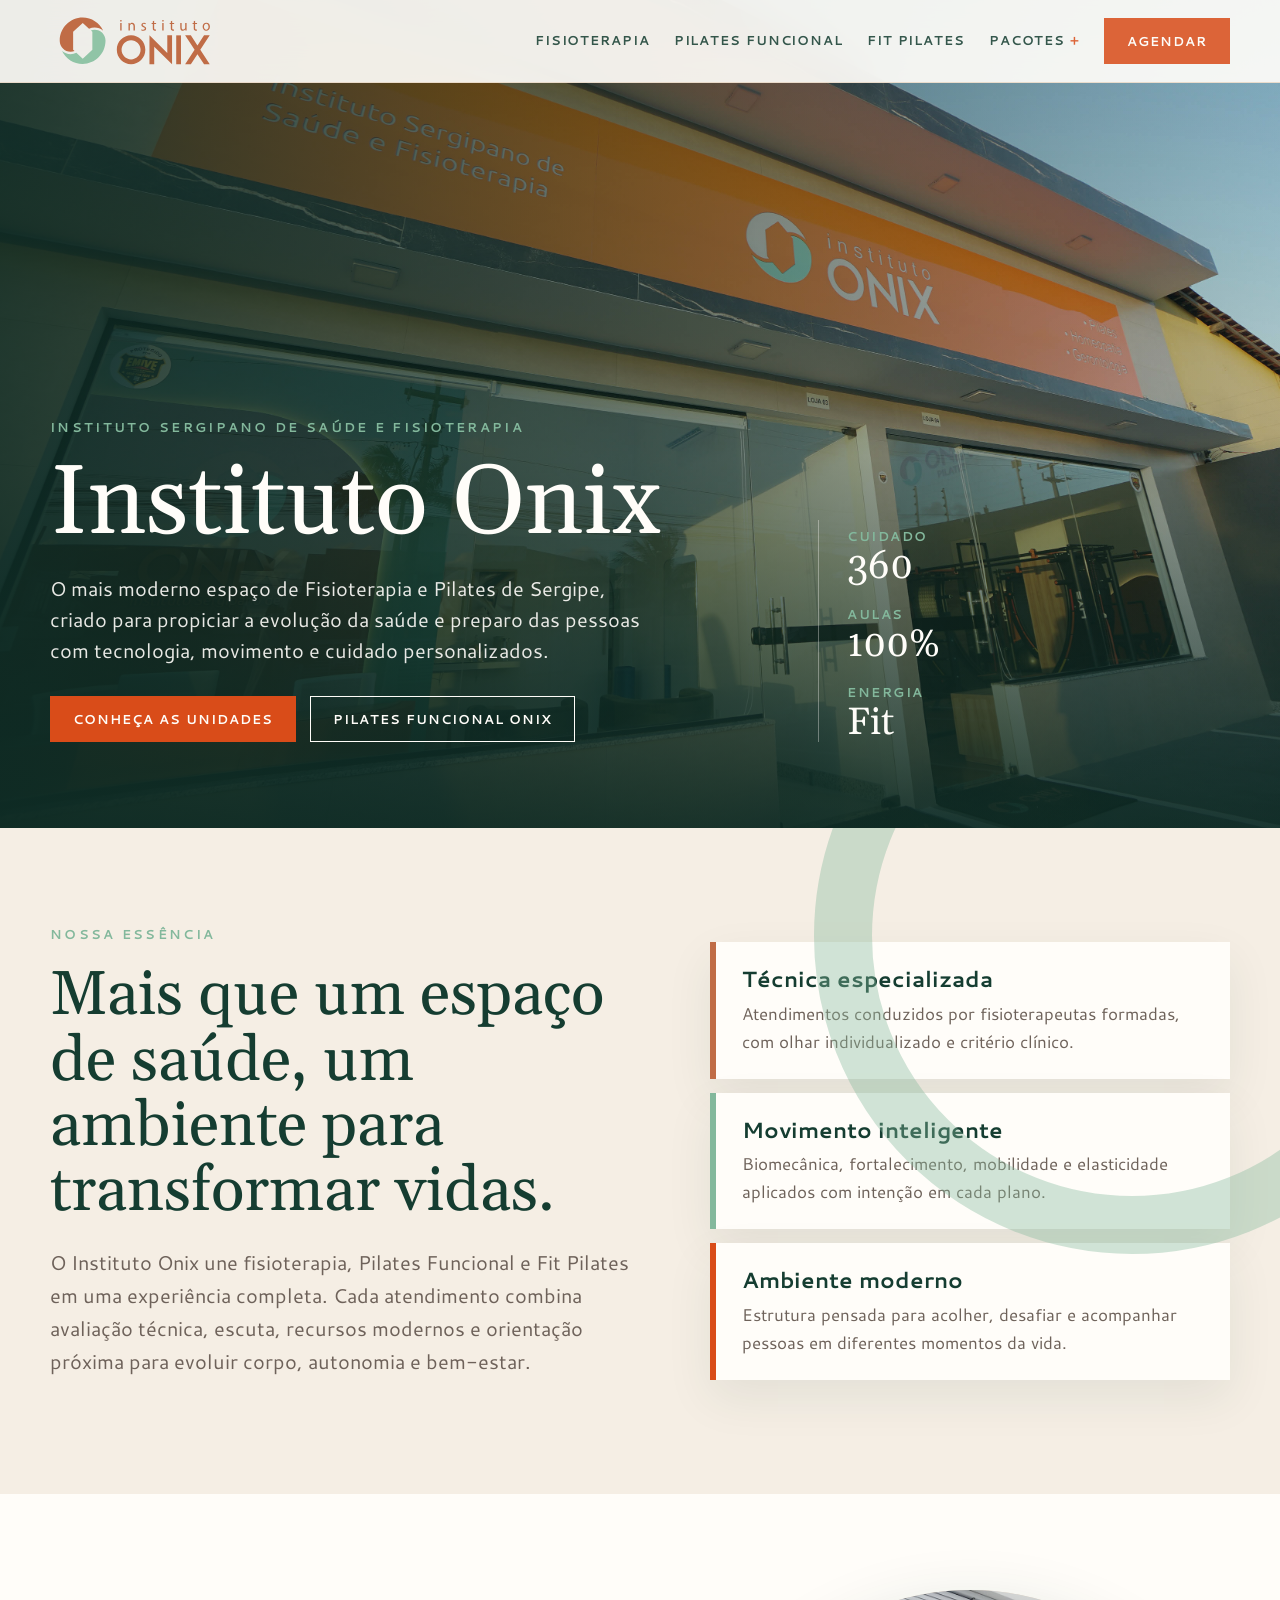
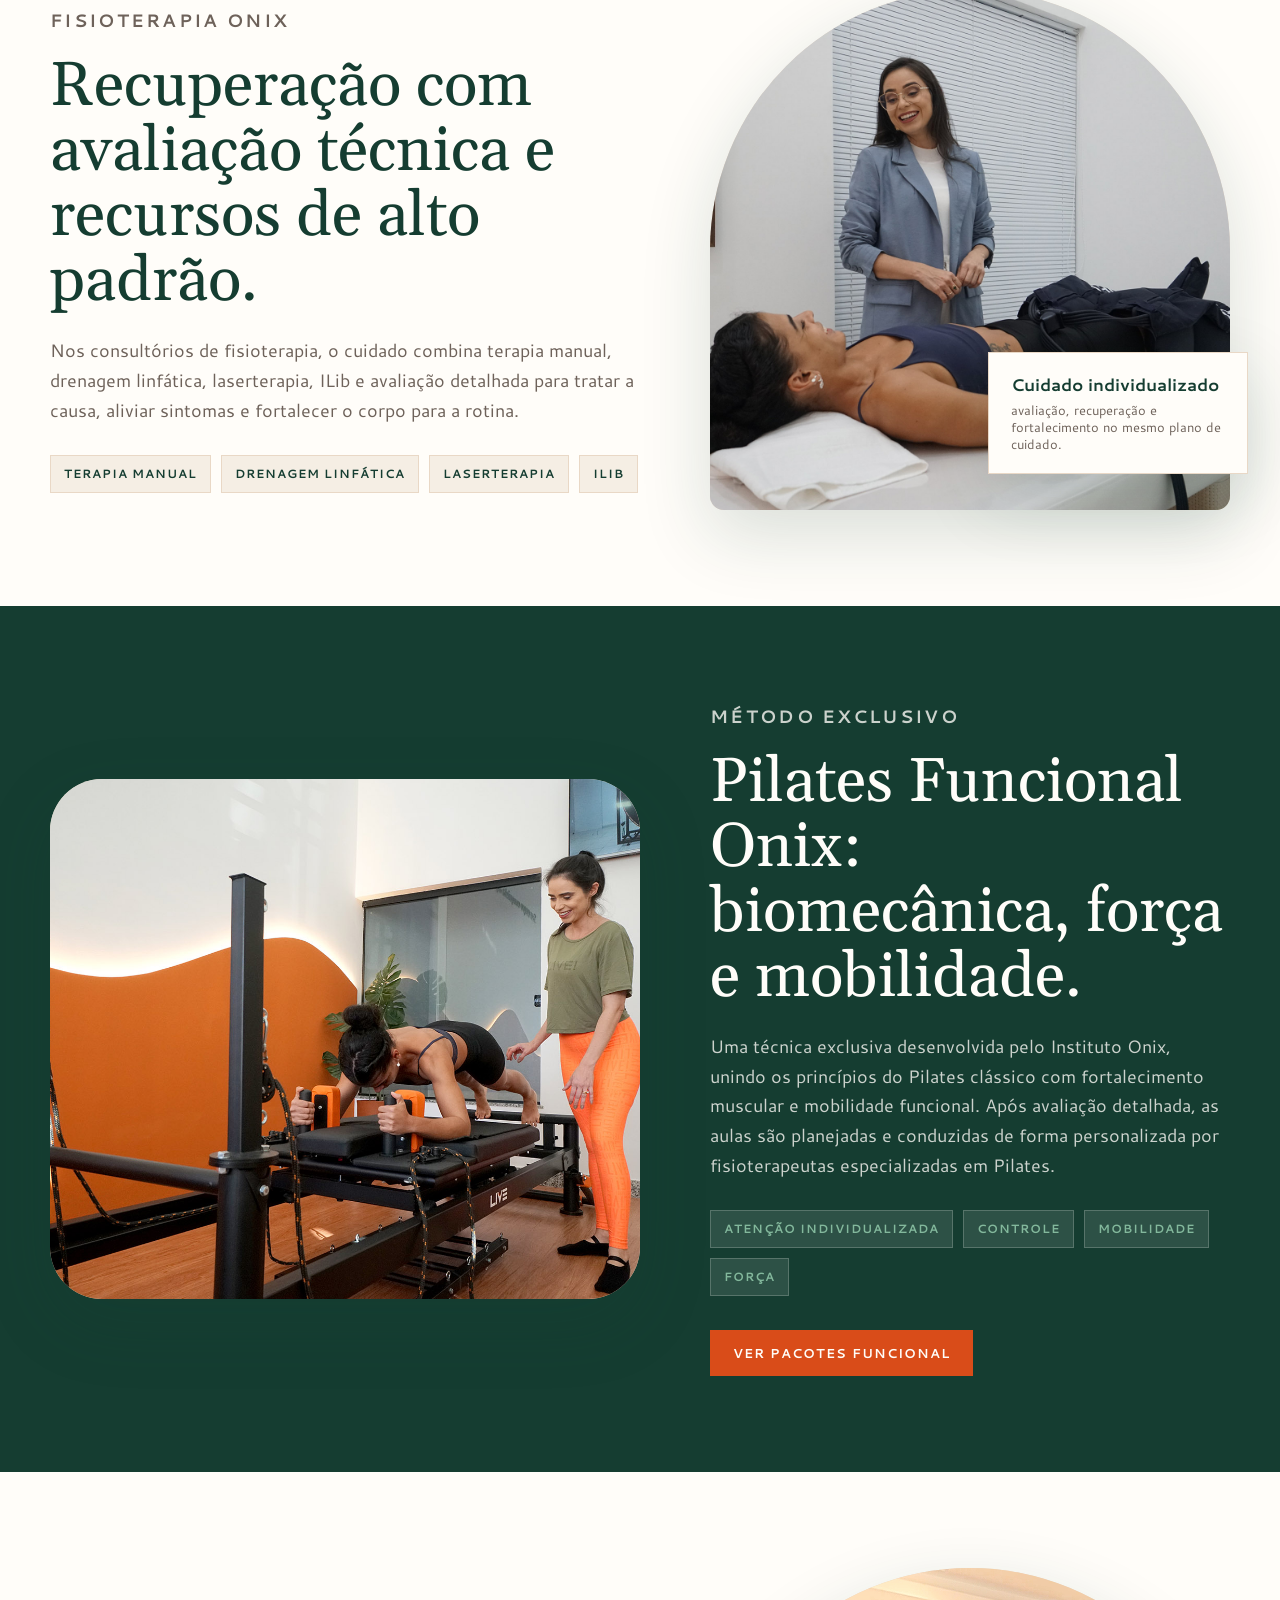
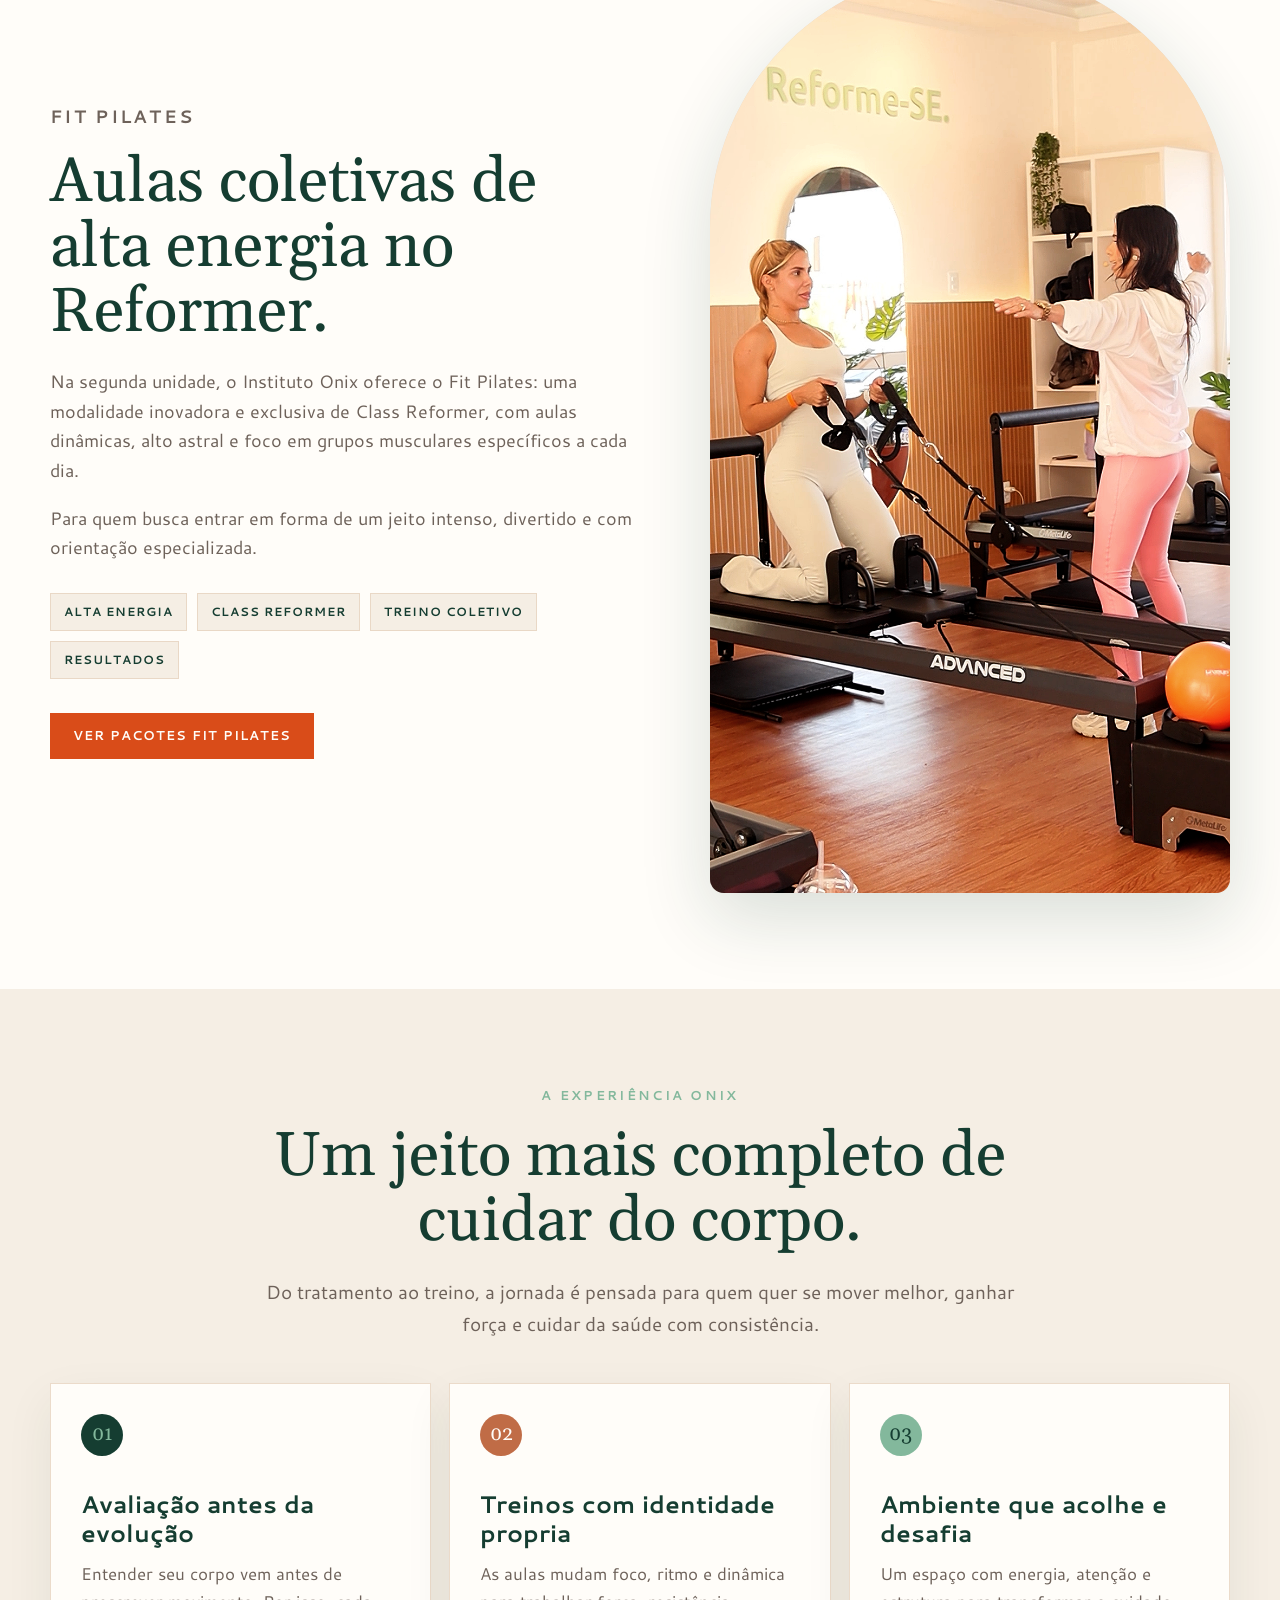
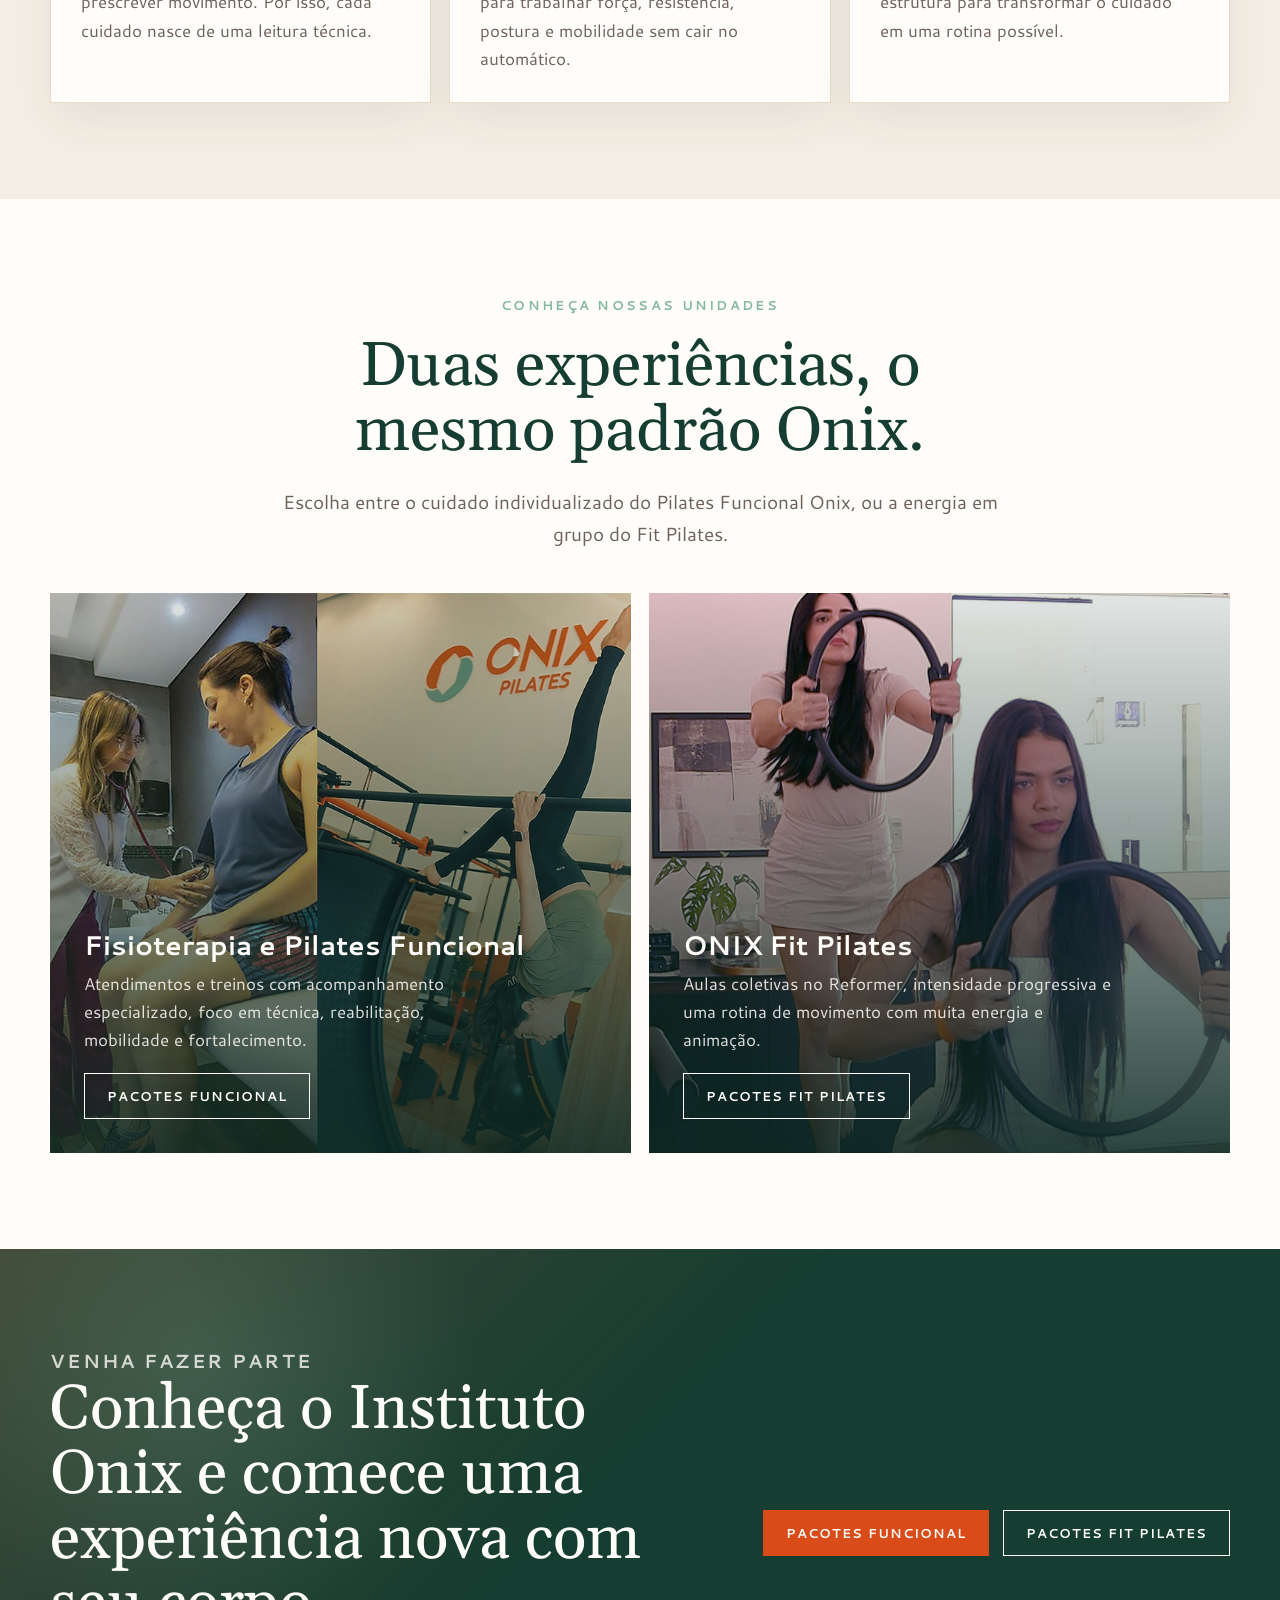
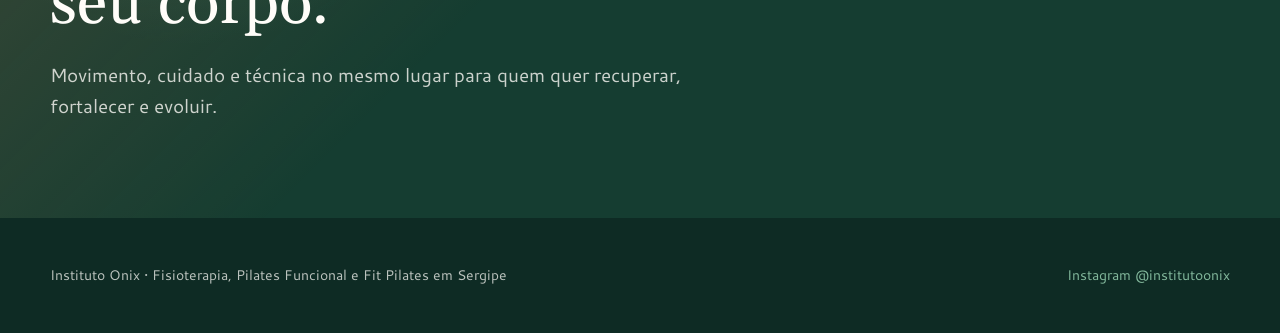
==== commit c08ca800: "Adicionadas imagens e pacotes_funcional" ====
--- a/landingpage.html
+++ b/landingpage.html
@@ -238,7 +238,7 @@
       position: absolute;
       inset: 0;
       z-index: -2;
-      background: url("assets/frontpage/V12-bottom-up-shot.jpg") center / cover no-repeat;
+      background: url("assets/frontpage/fachada-perspectiva.jpg") center / cover no-repeat;
     }
 
     .hero::after {
@@ -928,8 +928,8 @@
         </div>
         <div class="copy-block">
           <p class="eyebrow">Método exclusivo</p>
-          <h2>Onix Pilates Funcional: biomecânica, força e mobilidade.</h2>
-          <p>Uma técnica exclusiva desenvolvida pelo Instituto Onix, unindo os princípios do Pilates clássico com fortalecimento muscular e mobilidade funcional. As aulas são conduzidas por fisioterapeutas especializadas em Pilates.</p>
+          <h2>Pilates Funcional Onix: biomecânica, força e mobilidade.</h2>
+          <p>Uma técnica exclusiva desenvolvida pelo Instituto Onix, unindo os princípios do Pilates clássico com fortalecimento muscular e mobilidade funcional. Após avaliação detalhada, as aulas são planejadas e conduzidas de forma personalizada por fisioterapeutas especializadas em Pilates.</p>
           <div class="tag-row">
             <span>Atenção individualizada</span>
             <span>Controle</span>
@@ -947,9 +947,9 @@
       <div class="wrap split-grid">
         <div class="copy-block">
           <p class="eyebrow">Fit Pilates</p>
-          <h2>Aulas coletivas de alta energia no Class Reformer.</h2>
-          <p>Na segunda unidade, o Instituto Onix oferece Fit Pilates: uma modalidade inovadora e exclusiva do Class Reformer, com aulas dinâmicas, alto astral e foco em grupos musculares específicos a cada dia.</p>
-          <p>Para quem busca entrar em forma de um jeito intenso, divertido e com acompanhamento de perto.</p>
+          <h2>Aulas coletivas de alta energia no Reformer.</h2>
+          <p>Na segunda unidade, o Instituto Onix oferece o Fit Pilates: uma modalidade inovadora e exclusiva de Class Reformer, com aulas dinâmicas, alto astral e foco em grupos musculares específicos a cada dia.</p>
+          <p>Para quem busca entrar em forma de um jeito intenso, divertido e com orientação especializada.</p>
           <div class="tag-row">
             <span>Alta energia</span>
             <span>Class Reformer</span>
@@ -962,7 +962,7 @@
         </div>
         <div class="media-block">
           <div class="photo-frame arch">
-            <img src="assets/frontpage/v12-swing.JPG" alt="Equipamento V12 em aula de Fit Pilates">
+            <img src="assets/frontpage/fit_treino.png" alt="Treino de Fit Pilates - Método exclusivo de Class Reformer">
           </div>
         </div>
       </div>
@@ -1006,22 +1006,22 @@
         <div class="section-heading">
           <p class="eyebrow">Conheça nossas unidades</p>
           <h2>Duas experiências, o mesmo padrão Onix.</h2>
-          <p>Escolha entre o cuidado individualizado do Pilates Funcional e fisioterapia, ou a energia do Fit Pilates em grupo.</p>
+          <p>Escolha entre o cuidado individualizado do Pilates Funcional Onix, ou a energia em grupo do Fit Pilates.</p>
         </div>
         <div class="unit-grid">
           <article class="unit-card">
-            <img src="assets/frontpage/massagem.jpg" alt="Atendimento corporal no Instituto Onix">
+            <img src="assets/frontpage/select_comp.jpg" alt="Atendimento fisioterapêutico no Instituto Onix">
             <div>
               <h3>Fisioterapia e Pilates Funcional</h3>
-              <p>Atendimentos e aulas com acompanhamento especializado, foco em técnica, reabilitação, mobilidade e fortalecimento.</p>
+              <p>Atendimentos e treinos com acompanhamento especializado, foco em técnica, reabilitação, mobilidade e fortalecimento.</p>
               <a class="btn btn-outline" href="pacotes_funcional.html">Pacotes funcional</a>
             </div>
           </article>
           <article class="unit-card">
-            <img src="assets/frontpage/V12-bottom-up-shot.jpg" alt="Estúdio de Fit Pilates do Instituto Onix">
+            <img src="assets/frontpage/fit_treino_2.jpg" alt="Estúdio de Fit Pilates do Instituto Onix">
             <div>
               <h3>ONIX Fit Pilates</h3>
-              <p>Aulas coletivas no Reformer, intensidade progressiva e uma rotina de movimento com energia de estúdio.</p>
+              <p>Aulas coletivas no Reformer, intensidade progressiva e uma rotina de movimento com muita energia e animação.</p>
               <a class="btn btn-outline" href="pacotes.html">Pacotes Fit Pilates</a>
             </div>
           </article>
